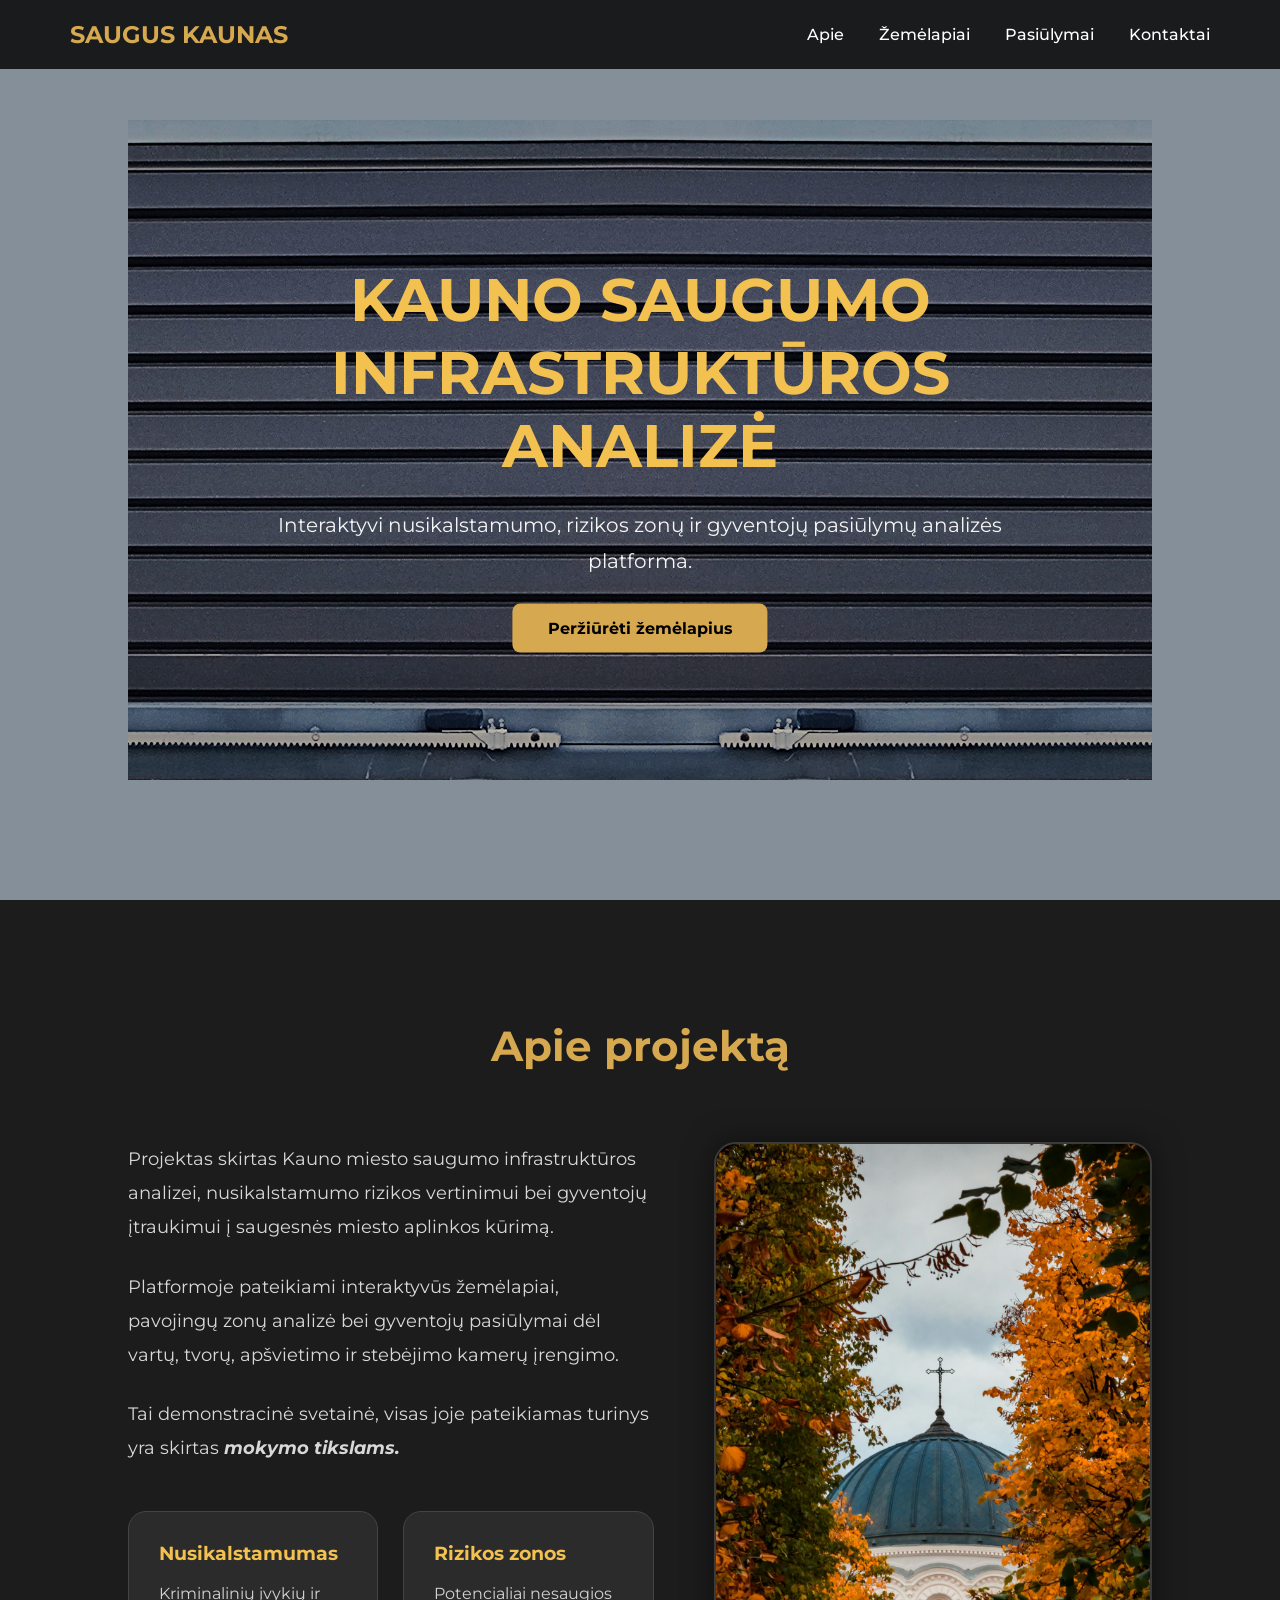
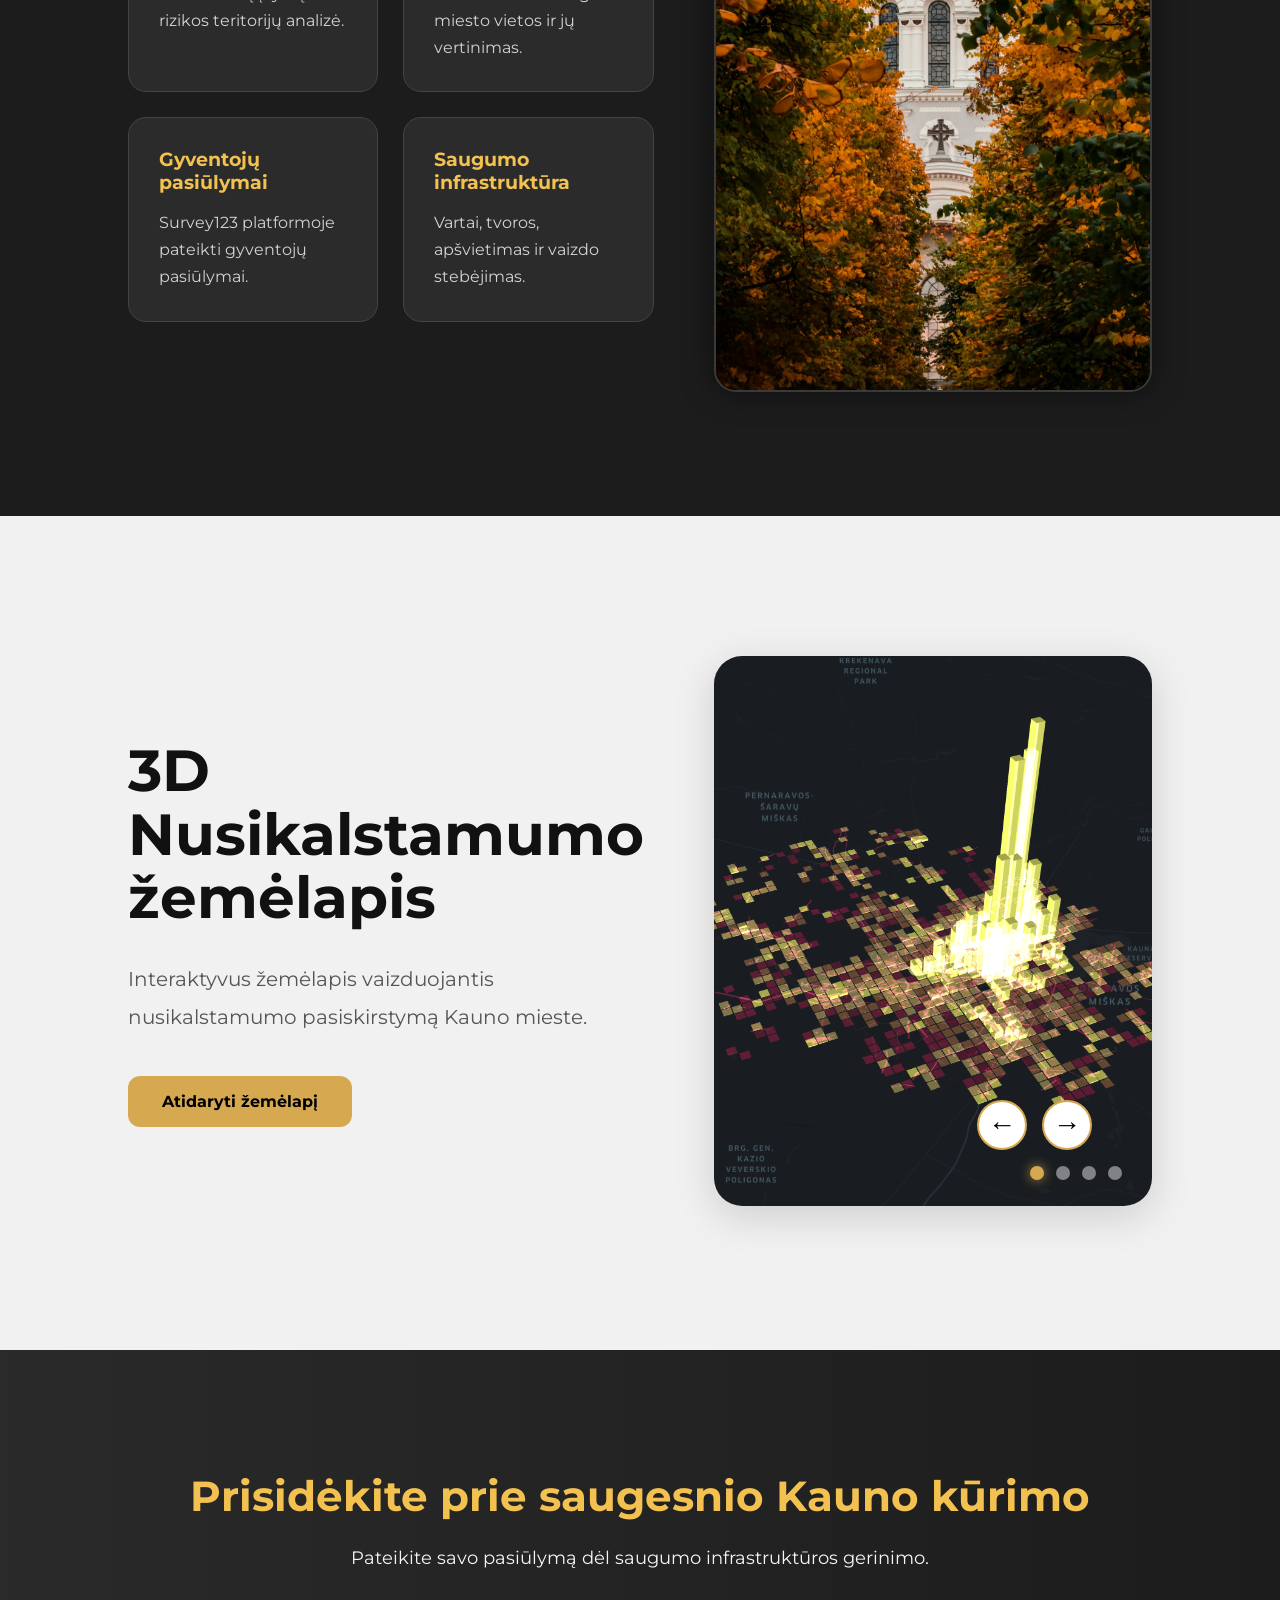
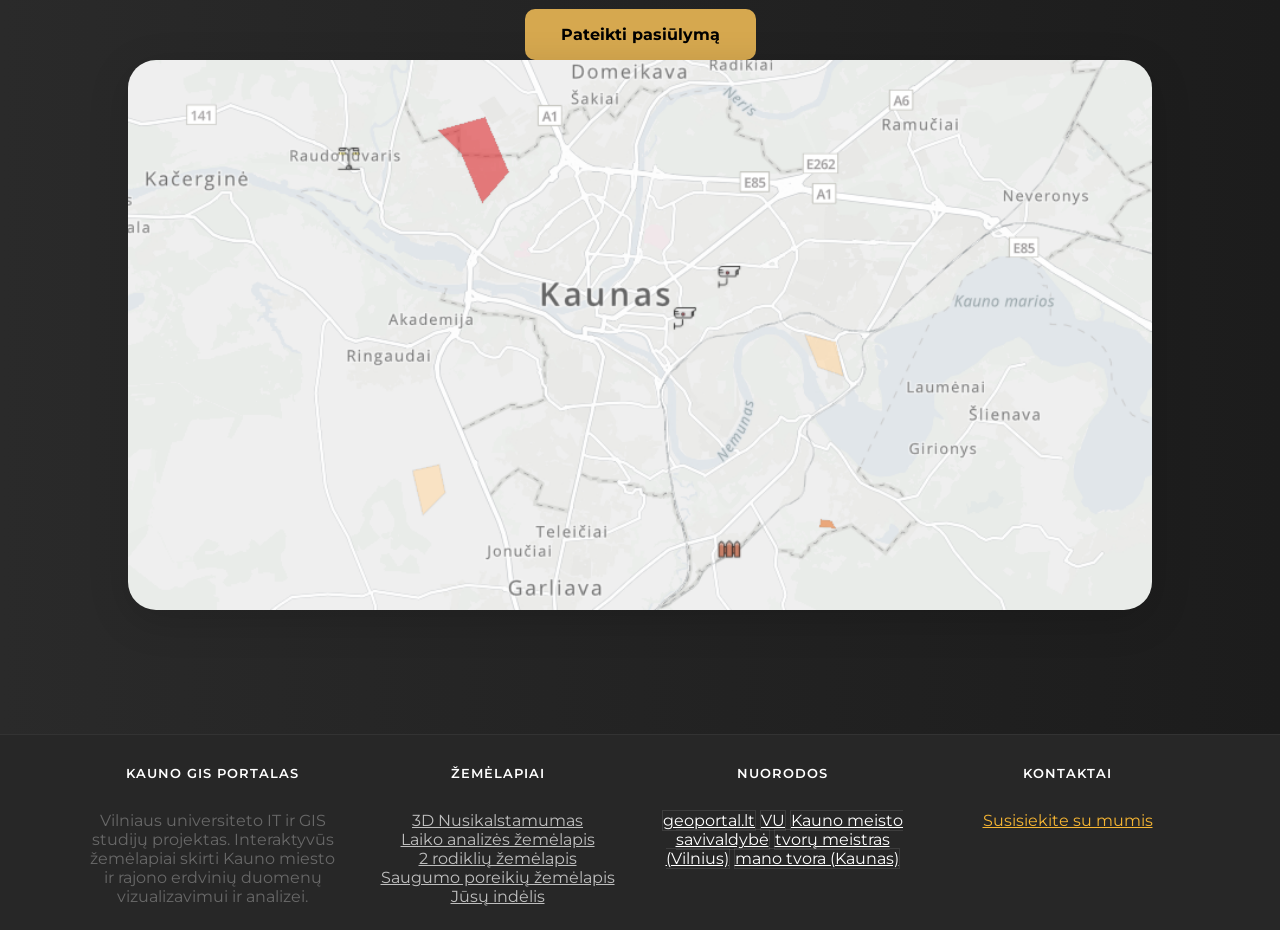
==== index.html @ 6645b90c "atnaujinimai" ====
<!-- index.html -->
<!DOCTYPE html>
<html lang="lt">
<head>
  <meta charset="UTF-8" />
  <meta name="viewport" content="width=device-width, initial-scale=1.0"/>
  <title>Saugus Kaunas</title>
  <link rel="icon" type="image/x-icon" href="img/logo.png">
  <link rel="stylesheet" href="style.css"/>
 
    <link rel="preconnect" href="https://fonts.googleapis.com">
  <link href="https://fonts.googleapis.com/css2?family=Montserrat:wght@300;400;500;700&display=swap" rel="stylesheet">

  <link rel="stylesheet" href="css/ionicons.min.css">
		<link rel="stylesheet" href="css/style.css">

</head>

<body>

  <!-- HEADER -->

  <header class="header">
    <div class="logo">
      SAUGUS KAUNAS
    </div>

    <nav>
      <ul class="nav-links">
        <li><a href="#about">Apie</a></li>
        <li><a href="#maps">Žemėlapiai</a></li>
        <li><a href="#community">Pasiūlymai</a></li>
        <li><a href="#contacts">Kontaktai</a></li>
      </ul>
    </nav>
  </header>

  <!-- HERO SECTION -->

  <section class="hero">

    <div class="gate-container">

      <div class="gate left-gate"><img src="img/vartai.jpg"></div>
      <div class="gate right-gate"><img src="img/vartai.jpg"></div>

      <div class="hero-overlay"></div>

      <div class="hero-content">
        <h1>KAUNO SAUGUMO INFRASTRUKTŪROS ANALIZĖ</h1>

        <p>
          Interaktyvi nusikalstamumo, rizikos zonų ir gyventojų
          pasiūlymų analizės platforma.
        </p>

        <a href="#maps" class="hero-btn">
          Peržiūrėti žemėlapius
        </a>
      </div>

    </div>

  </section>

  <!-- ABOUT + ANALYTICS -->

<section class="about-analytics" id="about">

  <div class="section-title">
    <h2>Apie projektą</h2>
  </div>

  <div class="about-analytics-wrapper">

    <!-- LEFT SIDE -->

    <div class="left-side">

      <div class="about-text">

        <p>
          Projektas skirtas Kauno miesto saugumo infrastruktūros analizei,
          nusikalstamumo rizikos vertinimui bei gyventojų įtraukimui
          į saugesnės miesto aplinkos kūrimą.
        </p>

        <p>
          Platformoje pateikiami interaktyvūs žemėlapiai,
          pavojingų zonų analizė bei gyventojų pasiūlymai
          dėl vartų, tvorų, apšvietimo ir stebėjimo kamerų įrengimo.
        </p>

        <p>
          Tai demonstracinė svetainė, visas joje pateikiamas turinys yra skirtas
          <strong><i>mokymo tikslams.</i></strong>
        </p>

      </div>

      <!-- ANALYTIC CARDS -->

      <div class="cards">

        <div class="card">
          <h3>Nusikalstamumas</h3>
          <p>
            Kriminalinių įvykių ir rizikos teritorijų analizė.
          </p>
        </div>

        <div class="card">
          <h3>Rizikos zonos</h3>
          <p>
            Potencialiai nesaugios miesto vietos ir jų vertinimas.
          </p>
        </div>

        <div class="card">
          <h3>Gyventojų pasiūlymai</h3>
          <p>
            Survey123 platformoje pateikti gyventojų pasiūlymai.
          </p>
        </div>

        <div class="card">
          <h3>Saugumo infrastruktūra</h3>
          <p>
            Vartai, tvoros, apšvietimas ir vaizdo stebėjimas.
          </p>
        </div>

      </div>

    </div>

    <!-- RIGHT SIDE -->

    <div class="right-side">

      <img src="img/kaunas.jpg" alt="Kaunas">

    </div>

  </div>

</section>

  <!-- MAP SLIDER SECTION -->

<section class="maps-showcase" id="maps">

  <div class="maps-container">

    <!-- LEFT -->

    <div class="maps-info">

      <h2 id="mapTitle">
        3D Nusikalstamumo žemėlapis
      </h2>

      <p id="mapDescription">
        Interaktyvus žemėlapis vaizduojantis nusikalstamumo
        pasiskirstymą Kauno mieste.
      </p>

      <a id="mapButton" href="pages/map1.html">
        Atidaryti žemėlapį
      </a>

    </div>

    <!-- RIGHT -->

    <div class="maps-preview">

      <img
        id="mapImage"
        src="img/map_1.png"
        alt="Map Preview"
      >

      <div class="slider-controls">

  <!-- DOTS -->

  <div class="slider-dots">

    <span class="dot active" onclick="goToMap(0)"></span>
    <span class="dot" onclick="goToMap(1)"></span>
    <span class="dot" onclick="goToMap(2)"></span>
    <span class="dot" onclick="goToMap(3)"></span>

  </div>

  <!-- ARROWS -->

  <div class="slider-buttons">

    <button onclick="prevMap()">←</button>
    <button onclick="nextMap()">→</button>

  </div>

    </div>

    </div>

  </div>

</section>

  <!-- COMMUNITY -->

  <section class="community" id="community">

    <div class="community-box">

      <h2>Prisidėkite prie saugesnio Kauno kūrimo</h2>

      <p>
        Pateikite savo pasiūlymą dėl saugumo infrastruktūros gerinimo.
      </p>

      <a id="mapButton" href="pages/map5.html">
        Pateikti pasiūlymą
      </a>

        <div class="maps-preview">

        <img
            id="mapImage"
            src="img/map_5.png"
            alt="Map Preview">
        </div>
    </div>


  </section>

  <!-- FOOTER -->

  		<footer class="footer-04" id="contacts">
			<div class="container">
				<div class="row">
					<div class="col-md-6 col-lg-3 mb-md-0 mb-4">
						<h2 class="footer-heading">Kauno GIS portalas</h2>
						<p>Vilniaus universiteto IT ir GIS studijų projektas. 
              Interaktyvūs žemėlapiai skirti Kauno miesto ir rajono erdvinių duomenų vizualizavimui ir analizei.</p>
					</div>
					<div class="col-md-6 col-lg-3 mb-md-0 mb-4">
						<h2 class="footer-heading">Žemėlapiai</h2>
						<ul class="list-unstyled">
              <li><a href="pages/map1.html" class="py-1 d-block">3D Nusikalstamumas</a></li>
              <li><a href="pages/map2.html" class="py-1 d-block">Laiko analizės žemėlapis</a></li>
              <li><a href="pages/map3.html" class="py-1 d-block">2 rodiklių žemėlapis</a></li>
              <li><a href="pages/map4.html" class="py-1 d-block">Saugumo poreikių žemėlapis</a></li>
              <li><a href="pages/map5.html" class="py-1 d-block">Jūsų indėlis</a></li>
            </ul>
					</div>
					<div class="col-md-6 col-lg-3 mb-md-0 mb-4">
						<h2 class="footer-heading">Nuorodos</h2>
						<div class="tagcloud">
	            <a href="http://geoportal.lt" class="tag-cloud-link">geoportal.lt</a>
	            <a href="https://www.vu.lt" class="tag-cloud-link">VU</a>
	            <a href="https://www.kaunas.lt/" class="tag-cloud-link">Kauno meisto savivaldybė</a>
	            <a href="https://www.tvorumeistras.lt/" class="tag-cloud-link">tvorų meistras (Vilnius)</a>
	            <a href="https://www.manotvora.lt/" class="tag-cloud-link">mano tvora (Kaunas)</a>
	          </div>
					</div>
					<div class="col-md-6 col-lg-3 mb-md-0 mb-4">
						<h2 class="footer-heading">Kontaktai</h2>
						<form action="#" class="subscribe-form">
              <div class="form-group d-flex">
                <a id="mapButton" href="pages/contacts.html">
                  Susisiekite su mumis
                </a>
              </div>
            </form>
					</div>
				</div>
			</div>

		</footer>

		

    <script src="js/jquery.min.js"></script>
    <script src="js/popper.js"></script>
    <script src="js/bootstrap.min.js"></script>
    <script src="js/main.js"></script>

  <script src="script.js"></script>

</body>
</html>
---- style.css ----
/* css/style.css */

*{
  margin:0;
  padding:0;
  box-sizing:border-box;
}

html{
  scroll-behavior:smooth;
}

body{
  font-family:'Montserrat', sans-serif;
  background:#848F99;
  color:#f5f5f5;
  overflow-x:hidden;
}

/* HEADER */

.header{
  position:fixed;
  width:100%;
  top:0;
  left:0;
  z-index:999;
  background:rgba(15,15,15,0.9);
  backdrop-filter:blur(8px);

  display:flex;
  justify-content:space-between;
  align-items:center;

  padding:20px 70px;
}

.logo{
  font-size:24px;
  font-weight:700;
  color:#d6a84f;
}

.nav-links{
  display:flex;
  list-style:none;
  gap:35px;
}

.nav-links a{
  color:white;
  text-decoration:none;
  transition:0.3s;
  font-weight:500;
}

.nav-links a:hover{
  color:#d6a84f;
}

/* HERO */

.hero{
  height:100vh;
  position:relative;
  overflow:hidden;
}

.gate-container{
  width:100%;
  height:100%;
  position:relative;

  background-image:url("img/stay_safe.jpg");
  background-size:cover;
  background-position:center;
}

.hero-overlay{
  position:absolute;
  inset:0;
  background:rgba(0,0,0,0.6);
}

.gate{
  position:absolute;
  top:0;
  width:50%;
  height:100%;

  /* background:linear-gradient(
    to bottom,
    #4a4a4a,
    #2f2f2f,
    #1d1d1d
  ); */

  z-index:5;

  transition:transform 1.5s ease;
}

.left-gate{
  left:0;
  /* border-right:1px solid #c28b2c; */
  img{
    width:100%;
    height:100%;
    object-fit:cover;
  }
}

.right-gate{
  right:0;
  /* border-left:1px solid #c28b2c; */
    img{
    width:100%;
    height:100%;
    object-fit:cover;
    transform: scaleX(-1);
  }
}

.hero-content{
  position:absolute;
  z-index:10;

  top:50%;
  left:50%;

  transform:translate(-50%, -50%);
  text-align:center;

  width:80%;
}

.hero-content h1{
  font-size:60px;
  margin-bottom:25px;
  color:#f2c14f;
}

.hero-content p{
  font-size:20px;
  line-height:1.8;
  margin-bottom:40px;
}

.hero-btn{
  padding:15px 35px;
  background:#d6a84f;
  color:black;
  text-decoration:none;
  border-radius:8px;
  font-weight:700;
  transition:0.3s;
}

.hero-btn:hover{
  background:#ffbf47;
  transform:scale(1.05);
}

/* SECTIONS */

section{
  padding:120px 10%;
}

.section-title{
  text-align:center;
  margin-bottom:70px;
}

.section-title h2{
  font-size:42px;
  color:#d6a84f;
}

/* ABOUT + ANALYTICS */

.about-analytics{
  background:#1c1c1c;
}

.about-analytics-wrapper{
  display:flex;
  gap:60px;
  align-items:flex-start;
  flex-wrap:wrap;
}

.left-side{
  flex:1.2;
}

.right-side{
  flex:1;
  position:sticky;
  top:120px;
}

.right-side img{
  width:100%;
  height:850px;
  object-fit:cover;

  border-radius:22px;

  border:2px solid #3a3a3a;

  box-shadow:0 0 30px rgba(0,0,0,0.5);
}

.about-text{
  margin-bottom:45px;
}

.about-text p{
  margin-bottom:25px;
  line-height:1.9;
  font-size:18px;
  color:#d8d8d8;
}

/* CARDS */

.cards{
  display:grid;
  grid-template-columns:repeat(2,1fr);
  gap:25px;
}

.card{
  background:#2b2b2b;
  padding:30px;

  border-radius:18px;

  border:1px solid #444;

  transition:0.4s;
}

.card:hover{
  transform:translateY(-6px);
  border-color:#d6a84f;

  box-shadow:0 0 18px rgba(214,168,79,0.25);
}

.card h3{
  margin-bottom:15px;
  color:#f2c14f;
}

.card p{
  line-height:1.7;
  color:#d3d3d3;
}
/* MAP SHOWCASE */

.maps-showcase{
  background:#f1f1f1;
  color:#111;

  padding:140px 10%;
}

.maps-container{
  display:flex;
  align-items:center;
  gap:70px;

  flex-wrap:wrap;
}

.maps-info{
  flex:1;
}

.maps-info h2{
  font-size:58px;
  margin-bottom:30px;
  line-height:1.1;
}

.maps-info p{
  font-size:20px;
  line-height:1.9;

  color:#555;

  margin-bottom:40px;
}

.maps-info a{
  display:inline-block;

  padding:16px 34px;

  background:#d6a84f;
  color:black;

  text-decoration:none;
  border-radius:12px;

  font-weight:700;

  transition:0.3s;
}

.maps-info a:hover{
  transform:translateY(-3px);
}

/* RIGHT */

.maps-preview{
  flex:1;

  position:relative;
}

.maps-preview img{
  width:100%;
  height:550px;

  object-fit:cover;

  border-radius:28px;

  box-shadow:0 10px 40px rgba(0,0,0,0.15);
}

/* ARROWS */

.slider-buttons{
  position:absolute;

  right:30px;
  bottom:30px;

  display:flex;
  gap:15px;
}

.slider-buttons button{
  width: 50px;
  height: 50px;;

  border-radius:50%;

  border:2px solid #d6a84f;

  background:white;

  font-size:28px;

  cursor:pointer;

  transition:0.3s;
}

.slider-buttons button:hover{
  background:#d6a84f;
  color:white;
}

/* CONTROLS */

.slider-controls{
  position:absolute;

  right:30px;
  bottom:30px;

  display:flex;
  flex-direction:column;
  align-items:flex-end;

  gap:20px;
}

/* DOTS */

.slider-dots{
  display:flex;
  gap:12px;
}

.dot{
  width:14px;
  height:14px;

  border-radius:50%;

  background:rgba(255,255,255,0.45);

  cursor:pointer;

  transition:0.3s;
}

.dot:hover{
  transform:scale(1.2);
}

.dot.active{
  background:#d6a84f;

  box-shadow:
  0 0 12px rgba(214,168,79,0.8);
}

/* MOBILE */

@media(max-width:1000px){

  .maps-container{
    flex-direction:column;
  }

  .maps-info h2{
    font-size:40px;
  }

  .maps-preview img{
    height:380px;
  }

}
/* MOBILE */

@media(max-width:1000px){

  .about-analytics-wrapper{
    flex-direction:column;
  }

  .right-side{
    position:relative;
    top:0;
  }

  .right-side img{
    height:450px;
  }

  .cards{
    grid-template-columns:1fr;
  }

}

/* COMMUNITY */

.community{
  background:linear-gradient(
    to right,
    #2a2a2a,
    #1c1c1c
  );
}

.community-box{
  text-align:center;
}

.community-box h2{
  font-size:42px;
  margin-bottom:25px;
  color:#f2c14f;
}

.community-box p{
  margin-bottom:40px;
  font-size:18px;
}

.community-box a{
  display:inline-block;
  padding:16px 36px;

  background:#d6a84f;
  color:black;

  text-decoration:none;
  border-radius:10px;

  font-weight:700;
}

/* FOOTER */

footer{
  background:black;
  text-align:center;
  padding:30px;
  border-top:1px solid #333;
}

/* RESPONSIVE */

@media(max-width:900px){

  .header{
    padding:20px;
  }

  .nav-links{
    gap:15px;
  }

  .hero-content h1{
    font-size:34px;
  }

  .section-title h2{
    font-size:32px;
  }

  .map-block iframe{
    height:450px;
  }

}

/* MAP PAGE */

.map-page{
  background:black;
}

.full-map{
  width:100%;
  height:100vh;

  border:none;
}

.mono-frame{
    width: 90%;
    min-height: 700px;
    border: none;
    border-radius: 18px;
    box-shadow: 0 20px 60px rgba(0,0,0,0.28);
}

.back-button-container{
  position:fixed;

  top:25px;
  left:25px;

  z-index:999;
}

.back-btn{
  padding:14px 24px;

  background:#d6a84f;
  color:black;

  text-decoration:none;

  border-radius:10px;

  font-weight:700;
}

/* MAP PAGE */

.map-page-body{
  background:
  radial-gradient(circle at top, #1d2733 0%, #0c0f14 60%);

  font-family:'Montserrat', sans-serif;
  color:white;

  min-height:100vh;
}

/* HEADER */

.map-header{
  width:100%;

  display:flex;
  justify-content:space-between;
  align-items:center;

  padding:30px 70px;

  background:rgba(0,0,0,0.6);

  backdrop-filter:blur(10px);

  border-bottom:1px solid rgba(255,255,255,0.08);
}

.map-logo{
  font-size:40px;
  font-weight:700;

  color:#d6a84f;
}

.map-nav{
  display:flex;
  list-style:none;
  gap:50px;
}

.map-nav a{
  color:white;
  text-decoration:none;
  font-size:20px;

  transition:0.3s;
}

.map-nav a:hover{
  color:#d6a84f;
}

/* LAYOUT */

.map-layout{
  display:flex;

  gap:70px;

  padding:
  80px
  70px
  60px;

  align-items:flex-start;
}

/* LEFT SIDE */

.map-info-side{
  width:35%;
}

.map-info-mono{
    background:#1c1c1c;
    padding:30px;
    width:100%;

    
    border-radius:18px;
    
    border:1px solid #444;
    
    box-shadow:0 0 30px rgba(0,0,0,0.5);
}

.back-button{
  display:inline-block;

  margin-bottom:60px;

  padding:18px 32px;

  background:#d6a84f;
  color:black;

  text-decoration:none;

  border-radius:14px;

  font-weight:700;

  transition:0.3s;
}

.back-button:hover{
  transform:translateY(-3px);
}

.map-info-side h1{
  font-size:40px;

  line-height:1.1;

  margin-bottom:30px;
}

.gold-line{
  width:80px;
  height:4px;

  background:#d6a84f;

  margin-bottom:40px;
}

.map-info-side p{
  font-size:20px;

  line-height:1.9;

  color:#d8d8d8;

  margin-bottom:28px;
}

/* MAP */

.map-frame-side{
  width:55%;
}

.map-frame-mono{
    background:#1c1c1c;
    padding:30px;
    width:100%;

    
    border-radius:18px;
    
    border:1px solid #444;
    
    box-shadow:0 0 30px rgba(0,0,0,0.5);
}

.custom-map-frame{
  width:100%;
  height:760px;

  border:none;

  border-radius:24px;

  box-shadow:
  0 15px 50px rgba(0,0,0,0.45);

  background:black;
}

/* FOOTER */

.map-footer{
  text-align:center;

  padding:40px;

  color:#bcbcbc;

  border-top:
  1px solid rgba(255,255,255,0.08);

  margin-top:30px;
}

/* MOBILE */

@media(max-width:1200px){

  .map-layout{
    flex-direction:column;
  }

  .map-info-side,
  .map-frame-side{
    width:100%;
  }

  .map-info-side h1{
    font-size:48px;
  }

  .custom-map-frame{
    height:500px;
  }

}

@media(max-width:768px){

  .map-header{
    flex-direction:column;
    gap:25px;

    padding:25px;
  }

  .map-nav{
    gap:20px;
    flex-wrap:wrap;
    justify-content:center;
  }

  .map-layout{
    padding:40px 25px;
  }

  .map-info-side h1{
    font-size:32px;
  }

  .map-info-side p{
    font-size:16px;
  }

}
/* 
BOOTSTRAP */

.container {
  width: 100%;
  padding-right: 15px;
  padding-left: 15px;
  margin-right: auto;
  margin-left: auto; }
  @media (min-width: 576px) {
    .container {
      max-width: 540px; } }
  @media (min-width: 768px) {
    .container {
      max-width: 720px; } }
  @media (min-width: 992px) {
    .container {
      max-width: 960px; } }
  @media (min-width: 1200px) {
    .container {
      max-width: 1140px; } }

      .row {
  display: -webkit-box;
  display: -ms-flexbox;
  display: flex;
  -ms-flex-wrap: wrap;
  flex-wrap: wrap;
  margin-right: -15px;
  margin-left: -15px; }

  .col-1, .col-2, .col-3, .col-4, .col-5, .col-6, .col-7, .col-8, .col-9, .col-10, .col-11, .col-12, .col,
.col-auto, .col-sm-1, .col-sm-2, .col-sm-3, .col-sm-4, .col-sm-5, .col-sm-6, .col-sm-7, .col-sm-8, .col-sm-9, .col-sm-10, .col-sm-11, .col-sm-12, .col-sm,
.col-sm-auto, .col-md-1, .col-md-2, .col-md-3, .col-md-4, .col-md-5, .col-md-6, .col-md-7, .col-md-8, .col-md-9, .col-md-10, .col-md-11, .col-md-12, .col-md,
.col-md-auto, .col-lg-1, .col-lg-2, .col-lg-3, .col-lg-4, .col-lg-5, .col-lg-6, .col-lg-7, .col-lg-8, .col-lg-9, .col-lg-10, .col-lg-11, .col-lg-12, .col-lg,
.col-lg-auto, .col-xl-1, .col-xl-2, .col-xl-3, .col-xl-4, .col-xl-5, .col-xl-6, .col-xl-7, .col-xl-8, .col-xl-9, .col-xl-10, .col-xl-11, .col-xl-12, .col-xl,
.col-xl-auto {
  position: relative;
  width: 100%;
  padding-right: 15px;
  padding-left: 15px; }

  .col {
  -ms-flex-preferred-size: 0;
  flex-basis: 0;
  -webkit-box-flex: 1;
  -ms-flex-positive: 1;
  flex-grow: 1;
  max-width: 100%; }

  @media (min-width: 992px) {
.col-6 {
  -webkit-box-flex: 0;
  -ms-flex: 0 0 50%;
  flex: 0 0 50%;
  max-width: 50%; }

   .col-lg-3 {
    -webkit-box-flex: 0;
    -ms-flex: 0 0 25%;
    flex: 0 0 25%;
    max-width: 25%; }

   }
   .mb-4,
.my-4 {
  margin-bottom: 1.5rem !important; }

  .footer-04 {
  background: #272727;
  padding-bottom: 0; }
  .footer-04 .border-top {
    border-color: #1a1a1a !important;
    background: #1a1a1a; }
  .footer-04 .footer-heading {
    font-size: 13px;
    color: #fff;
    margin-bottom: 30px;
    text-transform: uppercase;
    font-weight: 600;
    letter-spacing: 1px; }
    .footer-04 .footer-heading .logo {
      letter-spacing: none;
      font-size: 16px;
      color: #fff;
      text-transform: capitalize; }
  .footer-04 p {
    color: rgba(255, 255, 255, 0.3); }
  .footer-04 a {
    color: #f7b633; }
  .footer-04 .ftco-footer-social li a {
    color: #fff; }
  .footer-04 .tagcloud a {
    border: 1px solid rgba(255, 255, 255, 0.1);
    color: #fff; }
  .footer-04 .list-unstyled li a {
    color: rgba(255, 255, 255, 0.7); }
  .footer-04 .list-unstyled a {
    color: rgba(255, 255, 255, 0.7); }
  .footer-04 .ftco-footer-social li a {
    border-radius: 4px;
    border: 1px solid rgba(255, 255, 255, 0.1); }
  .footer-04 .subscribe-form .form-group {
    position: relative;
    margin-bottom: 0;
    border-radius: 0; }
    .footer-04 .subscribe-form .form-group input {
      background: rgba(255, 255, 255, 0.05) !important;
      border: none !important;
      outline: none !important;
      color: rgba(255, 255, 255, 0.3) !important;
      font-size: 16px;
      border-radius: 0; }
      .footer-04 .subscribe-form .form-group input::-webkit-input-placeholder {
        /* Chrome/Opera/Safari */
        color: rgba(255, 255, 255, 0.3) !important; }
      .footer-04 .subscribe-form .form-group input::-moz-placeholder {
        /* Firefox 19+ */
        color: rgba(255, 255, 255, 0.3) !important; }
      .footer-04 .subscribe-form .form-group input:-ms-input-placeholder {
        /* IE 10+ */
        color: rgba(255, 255, 255, 0.3) !important; }
      .footer-04 .subscribe-form .form-group input:-moz-placeholder {
        /* Firefox 18- */
        color: rgba(255, 255, 255, 0.3) !important; }
      .footer-04 .subscribe-form .form-group input:focus {
        outline: none !important;
        -webkit-box-shadow: none;
        box-shadow: none; }
    .footer-04 .subscribe-form .form-group .submit {
      color: #fff !important;
      display: block;
      width: 52px;
      height: 52px;
      font-size: 16px;
      background: #f7b633 !important;
      border: none;
      border-radius: 0; }
      .footer-04 .subscribe-form .form-group .submit:hover, .footer-04 .subscribe-form .form-group .submit:focus {
        text-decoration: none !important;
        outline: none !important; }
  .footer-04 .copyright a {
    color: rgba(255, 255, 255, 0.5); }

    .list-unstyled {
  padding-left: 0;
  list-style: none; }
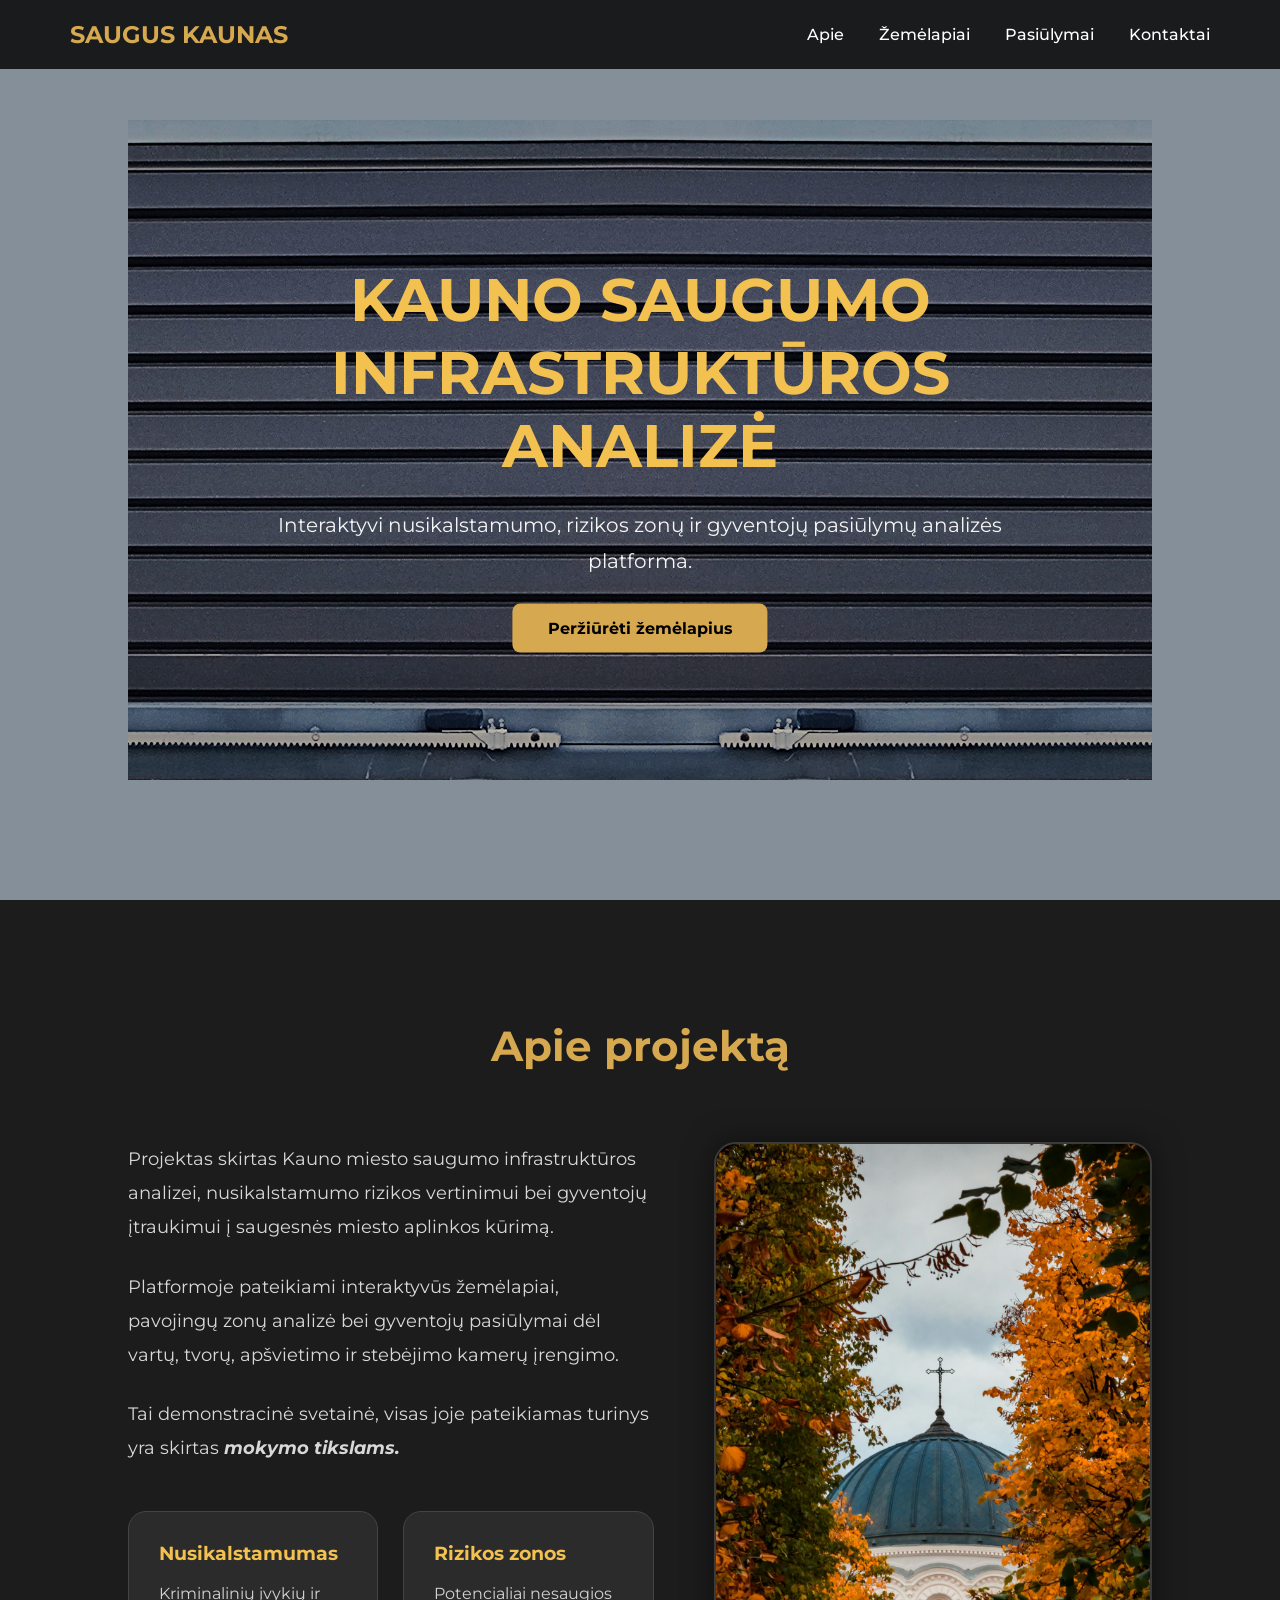
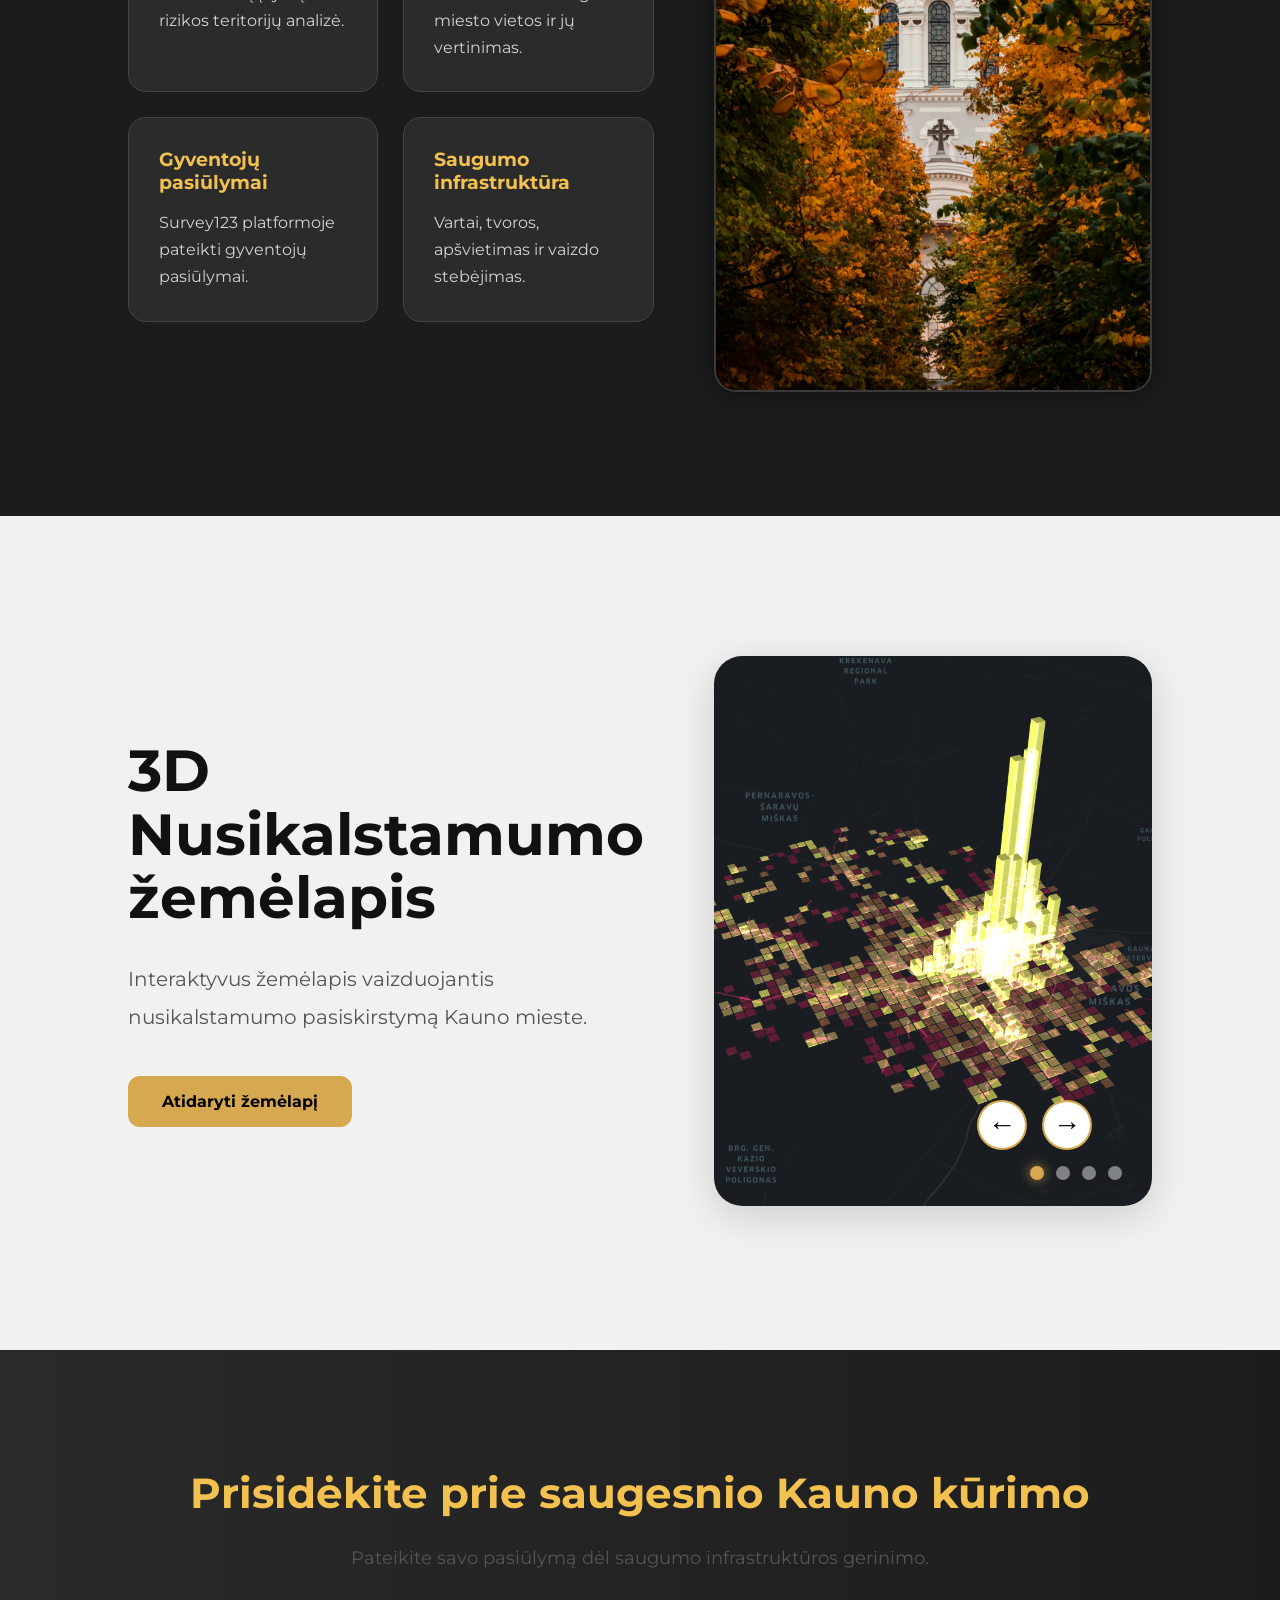
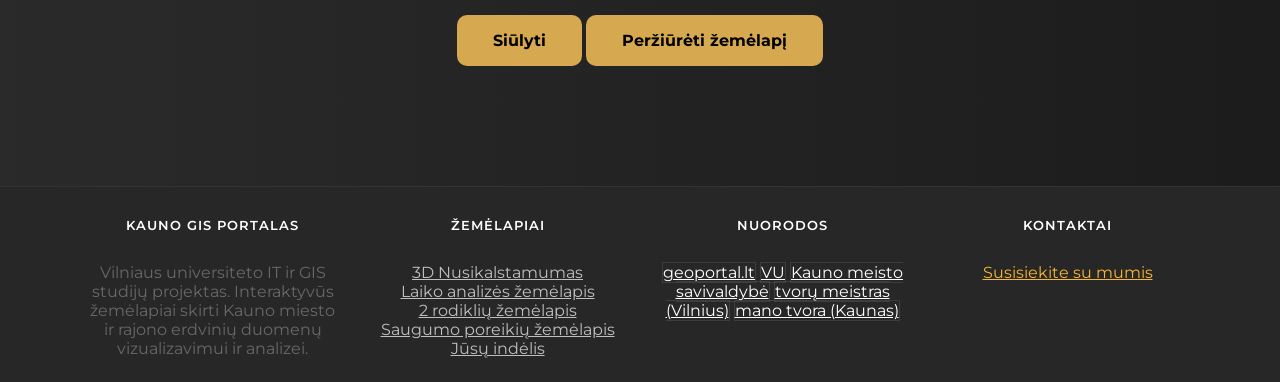
==== commit c7a6ced7: "pataisymai" ====
--- a/index.html
+++ b/index.html
@@ -11,8 +11,6 @@
     <link rel="preconnect" href="https://fonts.googleapis.com">
   <link href="https://fonts.googleapis.com/css2?family=Montserrat:wght@300;400;500;700&display=swap" rel="stylesheet">
 
-  <link rel="stylesheet" href="css/ionicons.min.css">
-		<link rel="stylesheet" href="css/style.css">
 
 </head>
 
@@ -216,6 +214,7 @@
   <section class="community" id="community">
 
     <div class="community-box">
+<div class="maps-info">
 
       <h2>Prisidėkite prie saugesnio Kauno kūrimo</h2>
 
@@ -224,16 +223,20 @@
       </p>
 
       <a id="mapButton" href="pages/map5.html">
-        Pateikti pasiūlymą
+        Siūlyti
       </a>
-
+           <a id="mapButton" href="https://azil26.github.io/3_praktinis/pranesimu_perziura.html">
+        Peržiūrėti žemėlapį
+      </a>
+<!-- 
         <div class="maps-preview">
 
         <img
             id="mapImage"
             src="img/map_5.png"
             alt="Map Preview">
-        </div>
+        </div> -->
+    </div>
     </div>
 
 
@@ -284,13 +287,6 @@
 
 		</footer>
 
-		
-
-    <script src="js/jquery.min.js"></script>
-    <script src="js/popper.js"></script>
-    <script src="js/bootstrap.min.js"></script>
-    <script src="js/main.js"></script>
-
   <script src="script.js"></script>
 
 </body>
--- a/style.css
+++ b/style.css
@@ -632,9 +632,10 @@
   gap:70px;
 
   padding:
-  80px
+  /* 80px
   70px
-  60px;
+  60px; */
+  70px 70px 70px;
 
   align-items:flex-start;
 }
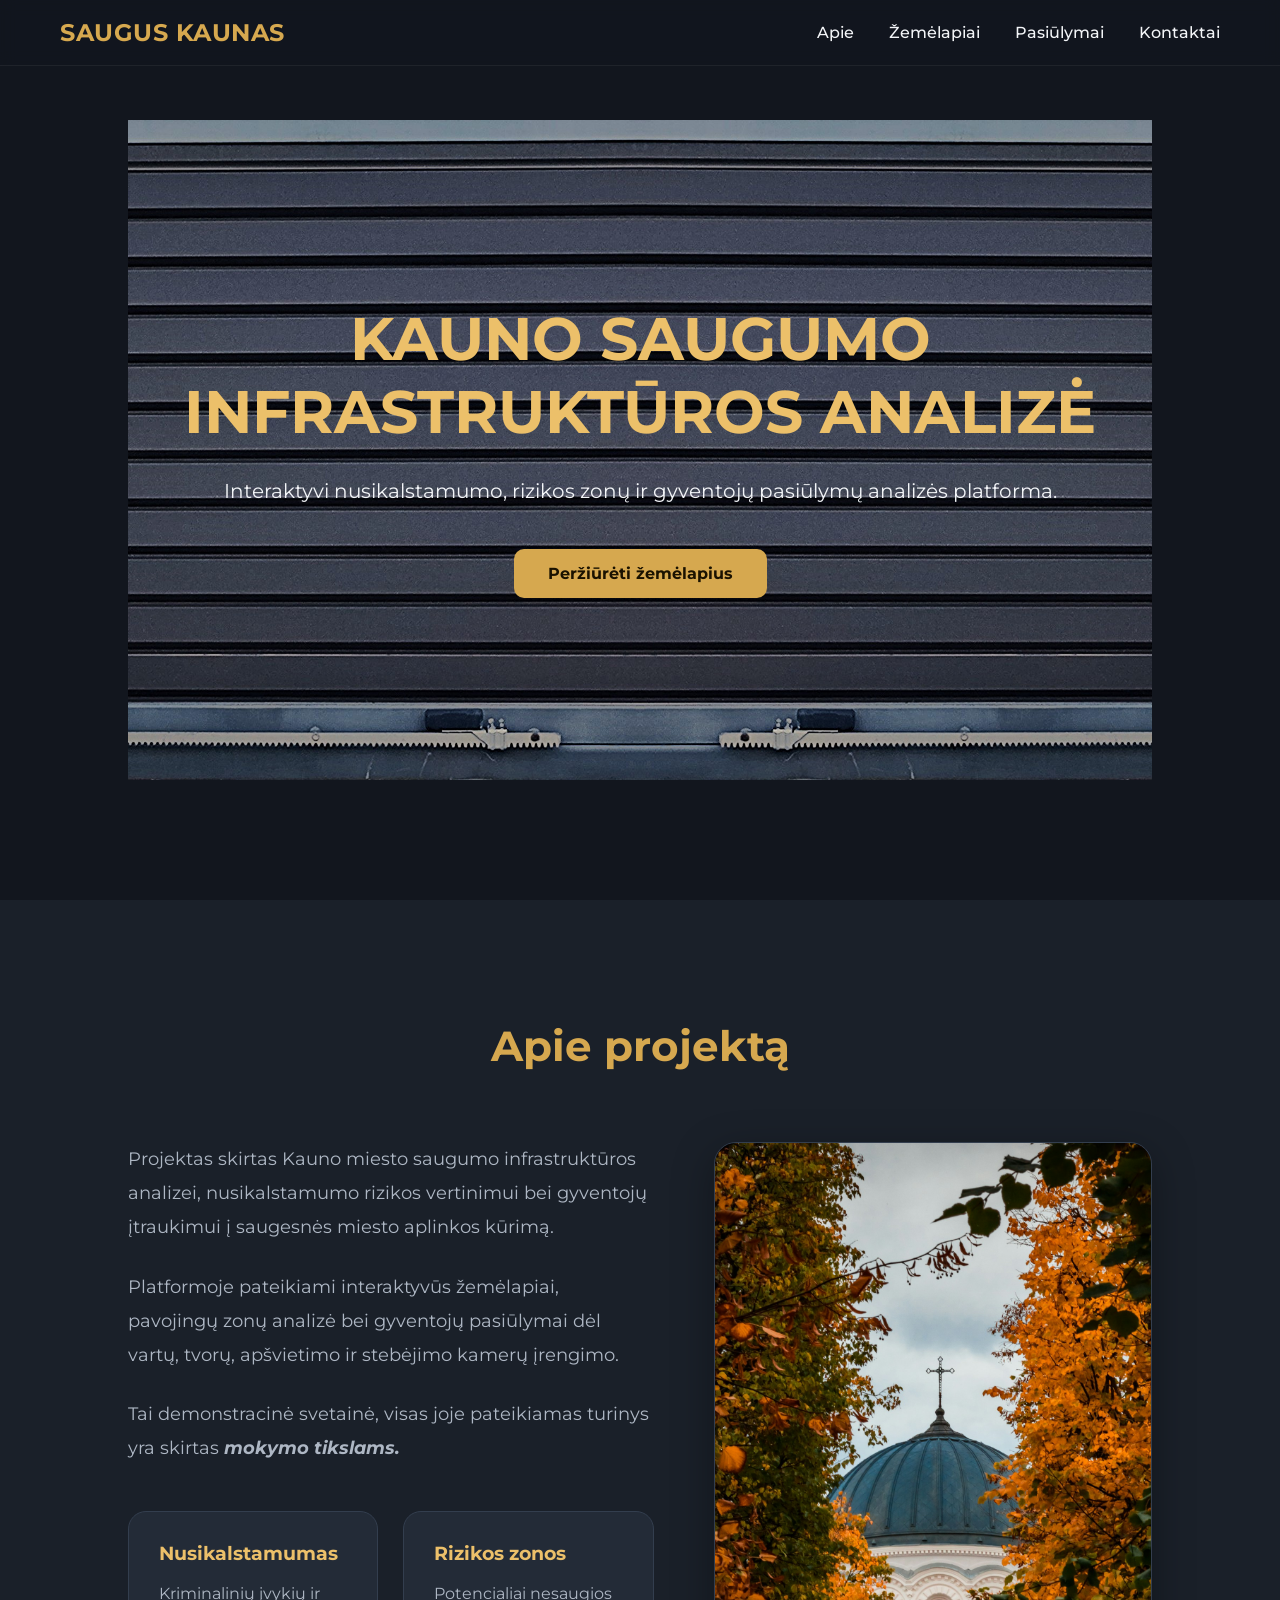
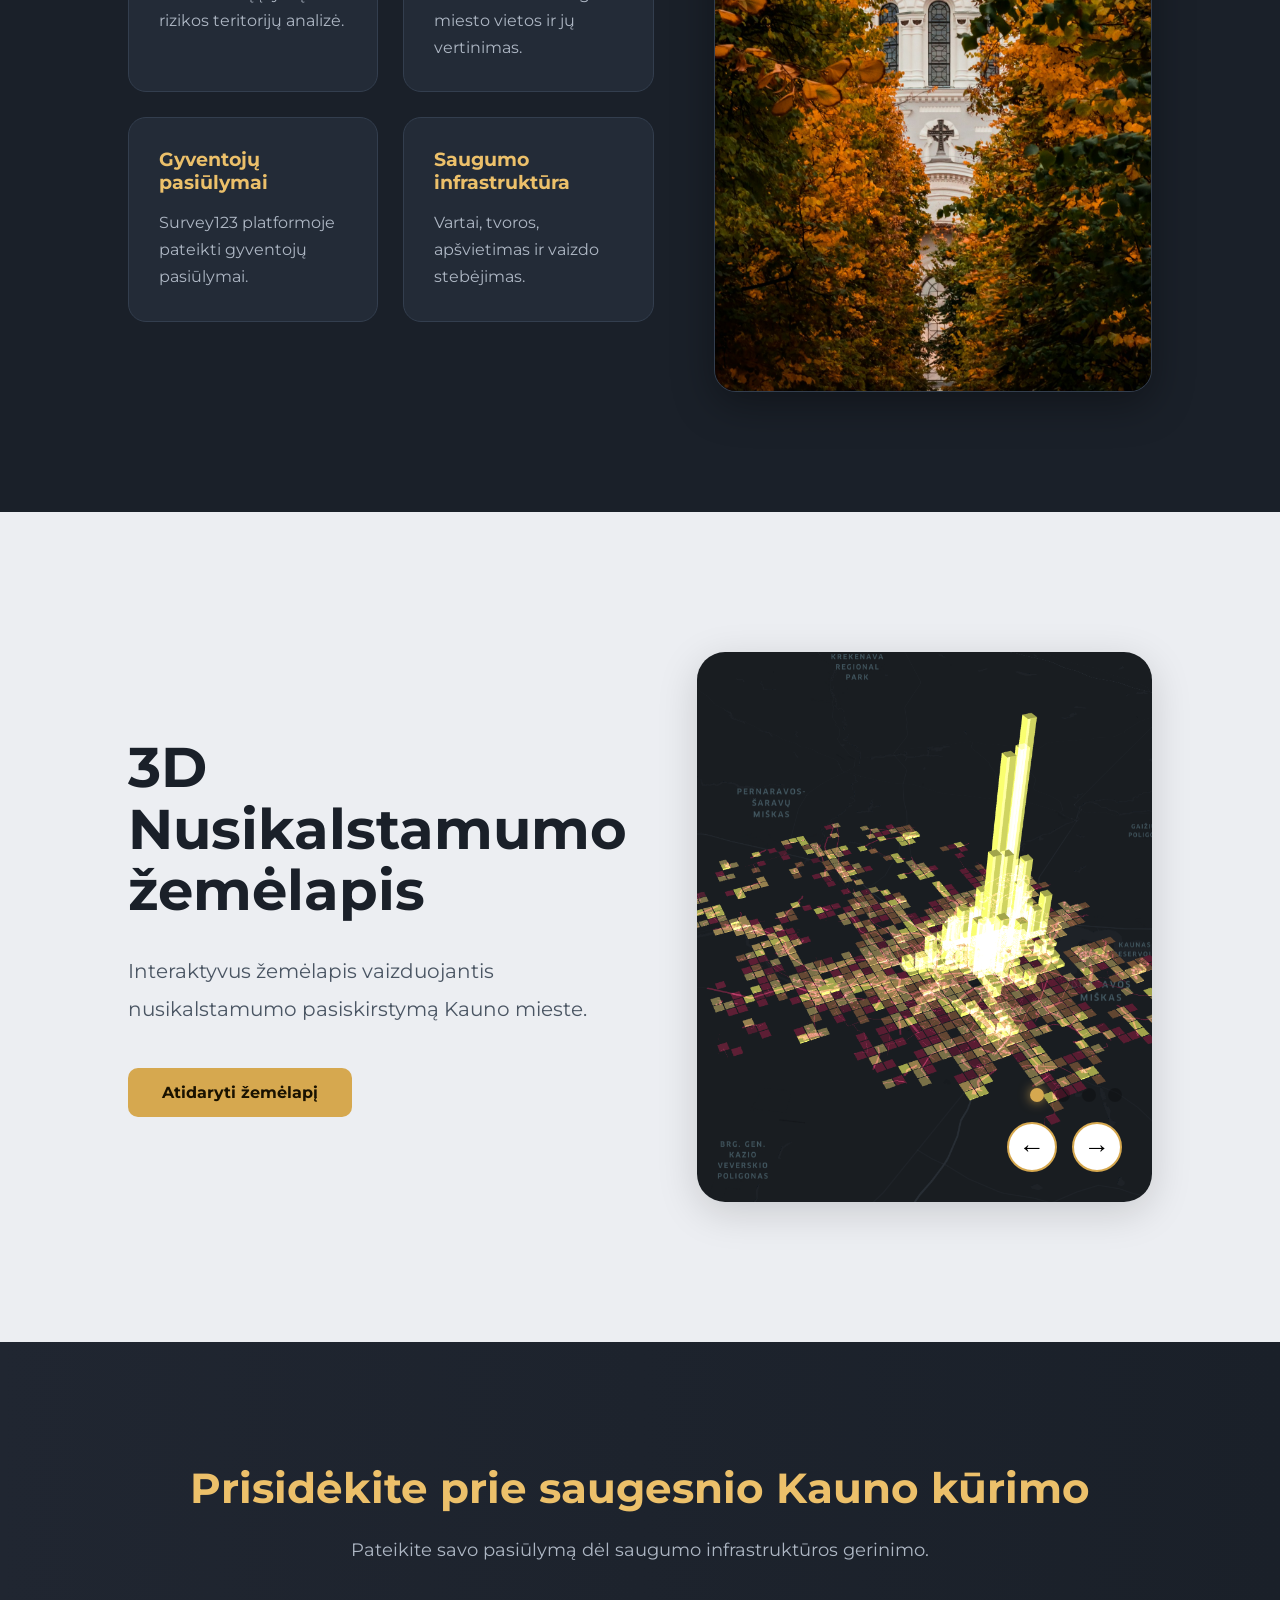
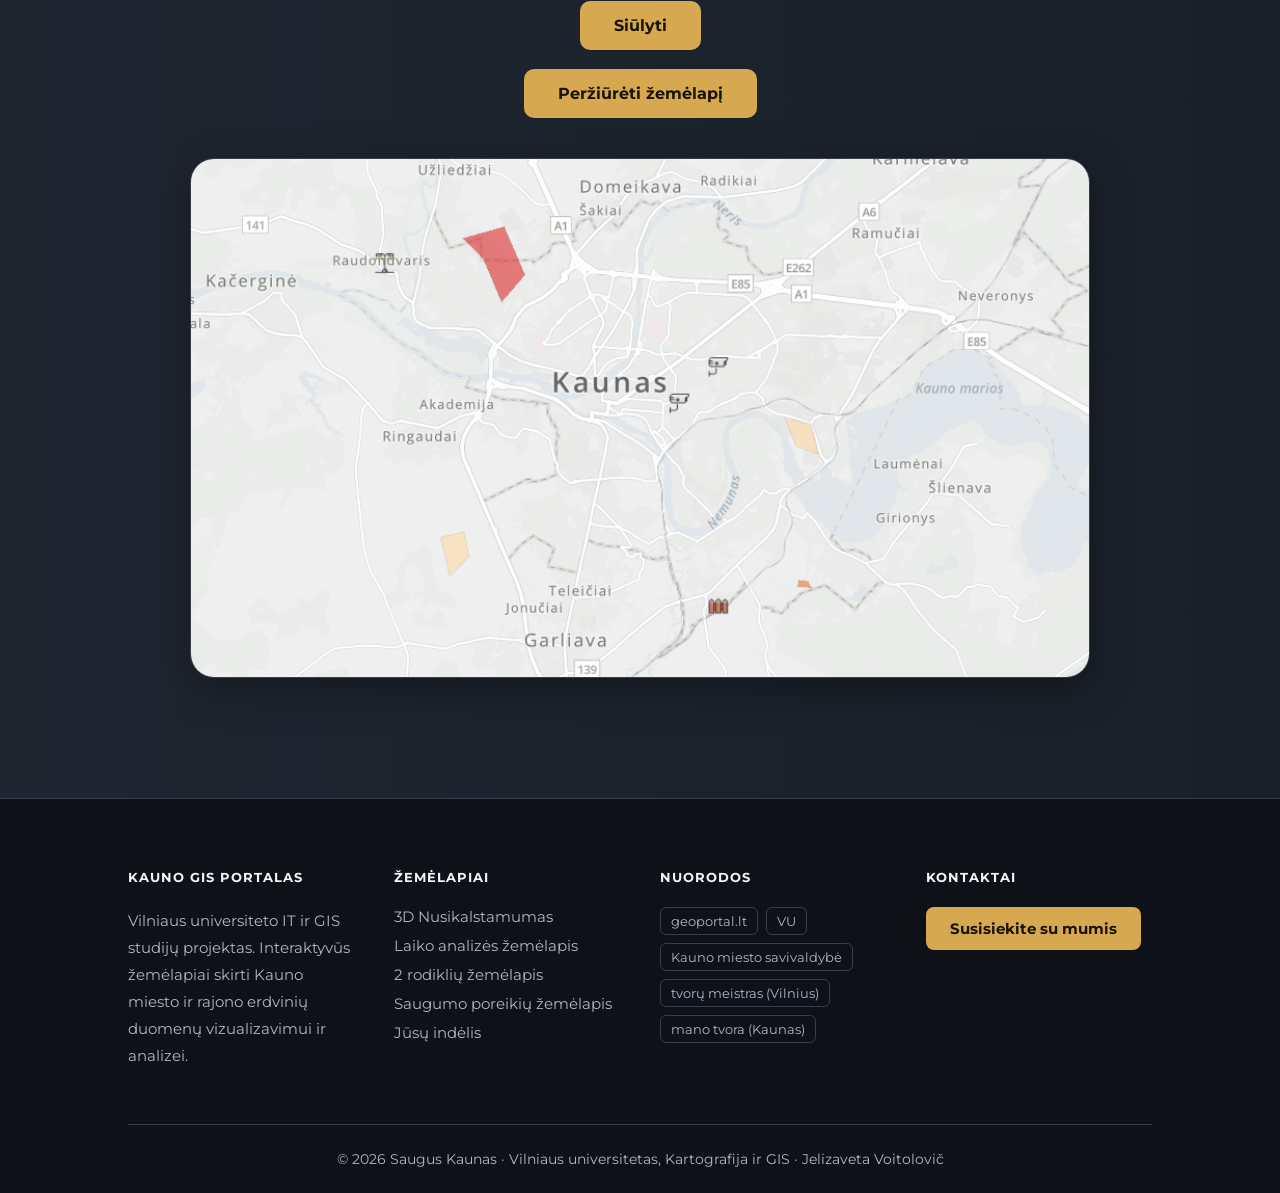
==== commit ae7cf5a7: "kosmetiniai pataisymai" ====
--- a/index.html
+++ b/index.html
@@ -1,4 +1,3 @@
-<!-- index.html -->
 <!DOCTYPE html>
 <html lang="lt">
 <head>
@@ -6,288 +5,135 @@
   <meta name="viewport" content="width=device-width, initial-scale=1.0"/>
   <title>Saugus Kaunas</title>
   <link rel="icon" type="image/x-icon" href="img/logo.png">
-  <link rel="stylesheet" href="style.css"/>
- 
-    <link rel="preconnect" href="https://fonts.googleapis.com">
+
+  <link rel="preconnect" href="https://fonts.googleapis.com">
   <link href="https://fonts.googleapis.com/css2?family=Montserrat:wght@300;400;500;700&display=swap" rel="stylesheet">
 
-
+  <link rel="stylesheet" href="style.css"/>
+  <script src="script.js" defer></script>
 </head>
 
-<body>
+<body data-base="">
 
-  <!-- HEADER -->
+  <!-- HEADER is injected by script.js -->
 
-  <header class="header">
-    <div class="logo">
-      SAUGUS KAUNAS
-    </div>
-
-    <nav>
-      <ul class="nav-links">
-        <li><a href="#about">Apie</a></li>
-        <li><a href="#maps">Žemėlapiai</a></li>
-        <li><a href="#community">Pasiūlymai</a></li>
-        <li><a href="#contacts">Kontaktai</a></li>
-      </ul>
-    </nav>
-  </header>
-
-  <!-- HERO SECTION -->
-
+  <!-- HERO -->
   <section class="hero">
-
     <div class="gate-container">
-
-      <div class="gate left-gate"><img src="img/vartai.jpg"></div>
-      <div class="gate right-gate"><img src="img/vartai.jpg"></div>
+      <div class="gate left-gate"><img src="img/vartai.jpg" alt=""></div>
+      <div class="gate right-gate"><img src="img/vartai.jpg" alt=""></div>
 
       <div class="hero-overlay"></div>
 
       <div class="hero-content">
         <h1>KAUNO SAUGUMO INFRASTRUKTŪROS ANALIZĖ</h1>
-
         <p>
           Interaktyvi nusikalstamumo, rizikos zonų ir gyventojų
           pasiūlymų analizės platforma.
         </p>
-
-        <a href="#maps" class="hero-btn">
-          Peržiūrėti žemėlapius
-        </a>
+        <a href="#maps" class="hero-btn">Peržiūrėti žemėlapius</a>
       </div>
-
     </div>
-
   </section>
 
   <!-- ABOUT + ANALYTICS -->
+  <section class="about-analytics" id="about">
+    <div class="section-title">
+      <h2>Apie projektą</h2>
+    </div>
 
-<section class="about-analytics" id="about">
-
-  <div class="section-title">
-    <h2>Apie projektą</h2>
-  </div>
-
-  <div class="about-analytics-wrapper">
-
-    <!-- LEFT SIDE -->
-
-    <div class="left-side">
-
-      <div class="about-text">
-
-        <p>
-          Projektas skirtas Kauno miesto saugumo infrastruktūros analizei,
-          nusikalstamumo rizikos vertinimui bei gyventojų įtraukimui
-          į saugesnės miesto aplinkos kūrimą.
-        </p>
-
-        <p>
-          Platformoje pateikiami interaktyvūs žemėlapiai,
-          pavojingų zonų analizė bei gyventojų pasiūlymai
-          dėl vartų, tvorų, apšvietimo ir stebėjimo kamerų įrengimo.
-        </p>
-
-        <p>
-          Tai demonstracinė svetainė, visas joje pateikiamas turinys yra skirtas
-          <strong><i>mokymo tikslams.</i></strong>
-        </p>
-
-      </div>
-
-      <!-- ANALYTIC CARDS -->
-
-      <div class="cards">
-
-        <div class="card">
-          <h3>Nusikalstamumas</h3>
+    <div class="about-analytics-wrapper">
+      <div class="left-side">
+        <div class="about-text">
           <p>
-            Kriminalinių įvykių ir rizikos teritorijų analizė.
+            Projektas skirtas Kauno miesto saugumo infrastruktūros analizei,
+            nusikalstamumo rizikos vertinimui bei gyventojų įtraukimui
+            į saugesnės miesto aplinkos kūrimą.
+          </p>
+          <p>
+            Platformoje pateikiami interaktyvūs žemėlapiai,
+            pavojingų zonų analizė bei gyventojų pasiūlymai
+            dėl vartų, tvorų, apšvietimo ir stebėjimo kamerų įrengimo.
+          </p>
+          <p>
+            Tai demonstracinė svetainė, visas joje pateikiamas turinys yra skirtas
+            <strong><i>mokymo tikslams.</i></strong>
           </p>
         </div>
 
-        <div class="card">
-          <h3>Rizikos zonos</h3>
-          <p>
-            Potencialiai nesaugios miesto vietos ir jų vertinimas.
-          </p>
+        <div class="cards">
+          <div class="card">
+            <h3>Nusikalstamumas</h3>
+            <p>Kriminalinių įvykių ir rizikos teritorijų analizė.</p>
+          </div>
+          <div class="card">
+            <h3>Rizikos zonos</h3>
+            <p>Potencialiai nesaugios miesto vietos ir jų vertinimas.</p>
+          </div>
+          <div class="card">
+            <h3>Gyventojų pasiūlymai</h3>
+            <p>Survey123 platformoje pateikti gyventojų pasiūlymai.</p>
+          </div>
+          <div class="card">
+            <h3>Saugumo infrastruktūra</h3>
+            <p>Vartai, tvoros, apšvietimas ir vaizdo stebėjimas.</p>
+          </div>
         </div>
-
-        <div class="card">
-          <h3>Gyventojų pasiūlymai</h3>
-          <p>
-            Survey123 platformoje pateikti gyventojų pasiūlymai.
-          </p>
-        </div>
-
-        <div class="card">
-          <h3>Saugumo infrastruktūra</h3>
-          <p>
-            Vartai, tvoros, apšvietimas ir vaizdo stebėjimas.
-          </p>
-        </div>
-
       </div>
 
+      <div class="right-side">
+        <img src="img/kaunas.jpg" alt="Kaunas">
+      </div>
     </div>
+  </section>
 
-    <!-- RIGHT SIDE -->
+  <!-- MAP SLIDER -->
+  <section class="maps-showcase" id="maps">
+    <div class="maps-container">
+      <div class="maps-info">
+        <h2 id="mapTitle">3D Nusikalstamumo žemėlapis</h2>
+        <p id="mapDescription">
+          Interaktyvus žemėlapis vaizduojantis nusikalstamumo
+          pasiskirstymą Kauno mieste.
+        </p>
+        <a id="mapButton" href="pages/map1.html">Atidaryti žemėlapį</a>
+      </div>
 
-    <div class="right-side">
+      <div class="maps-preview">
+        <img id="mapImage" src="img/map_1.png" alt="Žemėlapio peržiūra">
 
-      <img src="img/kaunas.jpg" alt="Kaunas">
-
+        <div class="slider-controls">
+          <div class="slider-dots">
+            <span class="dot active" onclick="goToMap(0)"></span>
+            <span class="dot" onclick="goToMap(1)"></span>
+            <span class="dot" onclick="goToMap(2)"></span>
+            <span class="dot" onclick="goToMap(3)"></span>
+          </div>
+          <div class="slider-buttons">
+            <button onclick="prevMap()">←</button>
+            <button onclick="nextMap()">→</button>
+          </div>
+        </div>
+      </div>
     </div>
-
-  </div>
-
-</section>
-
-  <!-- MAP SLIDER SECTION -->
-
-<section class="maps-showcase" id="maps">
-
-  <div class="maps-container">
-
-    <!-- LEFT -->
-
-    <div class="maps-info">
-
-      <h2 id="mapTitle">
-        3D Nusikalstamumo žemėlapis
-      </h2>
-
-      <p id="mapDescription">
-        Interaktyvus žemėlapis vaizduojantis nusikalstamumo
-        pasiskirstymą Kauno mieste.
-      </p>
-
-      <a id="mapButton" href="pages/map1.html">
-        Atidaryti žemėlapį
-      </a>
-
-    </div>
-
-    <!-- RIGHT -->
-
-    <div class="maps-preview">
-
-      <img
-        id="mapImage"
-        src="img/map_1.png"
-        alt="Map Preview"
-      >
-
-      <div class="slider-controls">
-
-  <!-- DOTS -->
-
-  <div class="slider-dots">
-
-    <span class="dot active" onclick="goToMap(0)"></span>
-    <span class="dot" onclick="goToMap(1)"></span>
-    <span class="dot" onclick="goToMap(2)"></span>
-    <span class="dot" onclick="goToMap(3)"></span>
-
-  </div>
-
-  <!-- ARROWS -->
-
-  <div class="slider-buttons">
-
-    <button onclick="prevMap()">←</button>
-    <button onclick="nextMap()">→</button>
-
-  </div>
-
-    </div>
-
-    </div>
-
-  </div>
-
-</section>
+  </section>
 
   <!-- COMMUNITY -->
+  <section class="community" id="community">
+    <div class="community-box">
+      <h2>Prisidėkite prie saugesnio Kauno kūrimo</h2>
+      <p>Pateikite savo pasiūlymą dėl saugumo infrastruktūros gerinimo.</p>
+      <a href="pages/map5.html">Siūlyti</a>
+      <br></br>
+      <a id="mapButton" href="https://azil26.github.io/3_praktinis/pranesimu_perziura.html">Peržiūrėti žemėlapį</a>
 
-  <section class="community" id="community">
-
-    <div class="community-box">
-<div class="maps-info">
-
-      <h2>Prisidėkite prie saugesnio Kauno kūrimo</h2>
-
-      <p>
-        Pateikite savo pasiūlymą dėl saugumo infrastruktūros gerinimo.
-      </p>
-
-      <a id="mapButton" href="pages/map5.html">
-        Siūlyti
-      </a>
-           <a id="mapButton" href="https://azil26.github.io/3_praktinis/pranesimu_perziura.html">
-        Peržiūrėti žemėlapį
-      </a>
-<!-- 
-        <div class="maps-preview">
-
-        <img
-            id="mapImage"
-            src="img/map_5.png"
-            alt="Map Preview">
-        </div> -->
+      <div class="community-preview">
+        <img src="img/map_5.png" alt="Gyventojų pasiūlymų žemėlapis">
+      </div>
     </div>
-    </div>
-
-
   </section>
 
-  <!-- FOOTER -->
-
-  		<footer class="footer-04" id="contacts">
-			<div class="container">
-				<div class="row">
-					<div class="col-md-6 col-lg-3 mb-md-0 mb-4">
-						<h2 class="footer-heading">Kauno GIS portalas</h2>
-						<p>Vilniaus universiteto IT ir GIS studijų projektas. 
-              Interaktyvūs žemėlapiai skirti Kauno miesto ir rajono erdvinių duomenų vizualizavimui ir analizei.</p>
-					</div>
-					<div class="col-md-6 col-lg-3 mb-md-0 mb-4">
-						<h2 class="footer-heading">Žemėlapiai</h2>
-						<ul class="list-unstyled">
-              <li><a href="pages/map1.html" class="py-1 d-block">3D Nusikalstamumas</a></li>
-              <li><a href="pages/map2.html" class="py-1 d-block">Laiko analizės žemėlapis</a></li>
-              <li><a href="pages/map3.html" class="py-1 d-block">2 rodiklių žemėlapis</a></li>
-              <li><a href="pages/map4.html" class="py-1 d-block">Saugumo poreikių žemėlapis</a></li>
-              <li><a href="pages/map5.html" class="py-1 d-block">Jūsų indėlis</a></li>
-            </ul>
-					</div>
-					<div class="col-md-6 col-lg-3 mb-md-0 mb-4">
-						<h2 class="footer-heading">Nuorodos</h2>
-						<div class="tagcloud">
-	            <a href="http://geoportal.lt" class="tag-cloud-link">geoportal.lt</a>
-	            <a href="https://www.vu.lt" class="tag-cloud-link">VU</a>
-	            <a href="https://www.kaunas.lt/" class="tag-cloud-link">Kauno meisto savivaldybė</a>
-	            <a href="https://www.tvorumeistras.lt/" class="tag-cloud-link">tvorų meistras (Vilnius)</a>
-	            <a href="https://www.manotvora.lt/" class="tag-cloud-link">mano tvora (Kaunas)</a>
-	          </div>
-					</div>
-					<div class="col-md-6 col-lg-3 mb-md-0 mb-4">
-						<h2 class="footer-heading">Kontaktai</h2>
-						<form action="#" class="subscribe-form">
-              <div class="form-group d-flex">
-                <a id="mapButton" href="pages/contacts.html">
-                  Susisiekite su mumis
-                </a>
-              </div>
-            </form>
-					</div>
-				</div>
-			</div>
-
-		</footer>
-
-  <script src="script.js"></script>
+  <!-- FOOTER is injected by script.js -->
 
 </body>
-</html>+</html>
--- a/style.css
+++ b/style.css
@@ -1,4 +1,32 @@
-/* css/style.css */
+/* ============================================================
+   Saugus Kaunas — global styles
+   Palette and layout are driven by CSS variables (see :root).
+   ============================================================ */
+
+:root{
+  /* surfaces (dark theme) */
+  --bg:            #12161e;   /* page background            */
+  --bg-alt:        #1a2029;   /* dark sections              */
+  --bg-card:       #232b37;   /* cards / panels             */
+  --bg-card-hover: #2a323f;
+  --border:        #333e4e;
+
+  /* accent (single, harmonised gold) */
+  --accent:        #d6a84f;
+  --accent-2:      #ecc06a;   /* lighter gold for hover / titles */
+
+  /* text */
+  --text:          #f3f5f8;
+  --text-dim:      #aeb7c4;
+
+  /* light "showcase" panel */
+  --panel:         #eceef2;
+  --panel-text:    #1a2029;
+  --panel-text-dim:#4a5563;
+
+  --radius:        16px;
+  --shadow:        0 12px 40px rgba(0,0,0,0.35);
+}
 
 *{
   margin:0;
@@ -12,33 +40,39 @@
 
 body{
   font-family:'Montserrat', sans-serif;
-  background:#848F99;
-  color:#f5f5f5;
+  background:var(--bg);
+  color:var(--text);
   overflow-x:hidden;
 }
 
-/* HEADER */
+img{ display:block; }
+
+/* ============================================================
+   HEADER
+   ============================================================ */
 
 .header{
   position:fixed;
-  width:100%;
   top:0;
   left:0;
+  width:100%;
   z-index:999;
-  background:rgba(15,15,15,0.9);
-  backdrop-filter:blur(8px);
 
   display:flex;
   justify-content:space-between;
   align-items:center;
-
-  padding:20px 70px;
+  padding:18px 60px;
+
+  background:rgba(18,22,30,0.9);
+  backdrop-filter:blur(8px);
+  border-bottom:1px solid rgba(255,255,255,0.06);
 }
 
 .logo{
   font-size:24px;
   font-weight:700;
-  color:#d6a84f;
+  letter-spacing:0.5px;
+  color:var(--accent);
 }
 
 .nav-links{
@@ -48,17 +82,30 @@
 }
 
 .nav-links a{
-  color:white;
+  color:var(--text);
   text-decoration:none;
-  transition:0.3s;
   font-weight:500;
+  transition:color 0.3s;
 }
 
 .nav-links a:hover{
-  color:#d6a84f;
-}
-
-/* HERO */
+  color:var(--accent);
+}
+
+/* hamburger — hidden on desktop */
+.nav-toggle{
+  display:none;
+  background:none;
+  border:none;
+  color:var(--text);
+  font-size:28px;
+  line-height:1;
+  cursor:pointer;
+}
+
+/* ============================================================
+   HERO (opening gates — signature element)
+   ============================================================ */
 
 .hero{
   height:100vh;
@@ -70,10 +117,7 @@
   width:100%;
   height:100%;
   position:relative;
-
-  background-image:url("img/stay_safe.jpg");
-  background-size:cover;
-  background-position:center;
+  background:url("img/stay_safe.jpg") center/cover;
 }
 
 .hero-overlay{
@@ -87,57 +131,34 @@
   top:0;
   width:50%;
   height:100%;
-
-  /* background:linear-gradient(
-    to bottom,
-    #4a4a4a,
-    #2f2f2f,
-    #1d1d1d
-  ); */
-
   z-index:5;
-
   transition:transform 1.5s ease;
 }
 
-.left-gate{
-  left:0;
-  /* border-right:1px solid #c28b2c; */
-  img{
-    width:100%;
-    height:100%;
-    object-fit:cover;
-  }
-}
-
-.right-gate{
-  right:0;
-  /* border-left:1px solid #c28b2c; */
-    img{
-    width:100%;
-    height:100%;
-    object-fit:cover;
-    transform: scaleX(-1);
-  }
-}
+.gate img{
+  width:100%;
+  height:100%;
+  object-fit:cover;
+}
+
+.left-gate{ left:0; }
+.right-gate{ right:0; }
+.right-gate img{ transform:scaleX(-1); }
 
 .hero-content{
   position:absolute;
-  z-index:10;
-
   top:50%;
   left:50%;
-
   transform:translate(-50%, -50%);
+  z-index:10;
+  width:100%;
   text-align:center;
-
-  width:80%;
 }
 
 .hero-content h1{
   font-size:60px;
   margin-bottom:25px;
-  color:#f2c14f;
+  color:var(--accent-2);
 }
 
 .hero-content p{
@@ -146,22 +167,35 @@
   margin-bottom:40px;
 }
 
-.hero-btn{
-  padding:15px 35px;
-  background:#d6a84f;
-  color:black;
+/* ============================================================
+   BUTTONS (shared gold button used across the site)
+   ============================================================ */
+
+.hero-btn,
+.maps-info a,
+.community-box a,
+.back-button{
+  display:inline-block;
+  padding:15px 34px;
+  background:var(--accent);
+  color:#1a1200;
   text-decoration:none;
-  border-radius:8px;
+  border-radius:10px;
   font-weight:700;
-  transition:0.3s;
-}
-
-.hero-btn:hover{
-  background:#ffbf47;
-  transform:scale(1.05);
-}
-
-/* SECTIONS */
+  transition:transform 0.3s, background 0.3s;
+}
+
+.hero-btn:hover,
+.maps-info a:hover,
+.community-box a:hover,
+.back-button:hover{
+  background:var(--accent-2);
+  transform:translateY(-3px);
+}
+
+/* ============================================================
+   SECTIONS
+   ============================================================ */
 
 section{
   padding:120px 10%;
@@ -174,13 +208,13 @@
 
 .section-title h2{
   font-size:42px;
-  color:#d6a84f;
-}
-
-/* ABOUT + ANALYTICS */
+  color:var(--accent);
+}
+
+/* ABOUT + ANALYTICS ---------------------------------------- */
 
 .about-analytics{
-  background:#1c1c1c;
+  background:var(--bg-alt);
 }
 
 .about-analytics-wrapper{
@@ -190,9 +224,7 @@
   flex-wrap:wrap;
 }
 
-.left-side{
-  flex:1.2;
-}
+.left-side{ flex:1.2; }
 
 .right-side{
   flex:1;
@@ -204,26 +236,21 @@
   width:100%;
   height:850px;
   object-fit:cover;
-
   border-radius:22px;
-
-  border:2px solid #3a3a3a;
-
-  box-shadow:0 0 30px rgba(0,0,0,0.5);
-}
-
-.about-text{
-  margin-bottom:45px;
-}
+  border:1px solid var(--border);
+  box-shadow:var(--shadow);
+}
+
+.about-text{ margin-bottom:45px; }
 
 .about-text p{
   margin-bottom:25px;
   line-height:1.9;
   font-size:18px;
-  color:#d8d8d8;
-}
-
-/* CARDS */
+  color:var(--text-dim);
+}
+
+/* CARDS ---------------------------------------------------- */
 
 .cards{
   display:grid;
@@ -232,38 +259,36 @@
 }
 
 .card{
-  background:#2b2b2b;
+  background:var(--bg-card);
   padding:30px;
-
   border-radius:18px;
-
-  border:1px solid #444;
-
-  transition:0.4s;
+  border:1px solid var(--border);
+  transition:transform 0.4s, border-color 0.4s, box-shadow 0.4s;
 }
 
 .card:hover{
   transform:translateY(-6px);
-  border-color:#d6a84f;
-
+  border-color:var(--accent);
   box-shadow:0 0 18px rgba(214,168,79,0.25);
 }
 
 .card h3{
   margin-bottom:15px;
-  color:#f2c14f;
+  color:var(--accent-2);
 }
 
 .card p{
   line-height:1.7;
-  color:#d3d3d3;
-}
-/* MAP SHOWCASE */
+  color:var(--text-dim);
+}
+
+/* ============================================================
+   MAP SHOWCASE (light panel for visual rhythm)
+   ============================================================ */
 
 .maps-showcase{
-  background:#f1f1f1;
-  color:#111;
-
+  background:var(--panel);
+  color:var(--panel-text);
   padding:140px 10%;
 }
 
@@ -271,118 +296,68 @@
   display:flex;
   align-items:center;
   gap:70px;
-
   flex-wrap:wrap;
 }
 
-.maps-info{
-  flex:1;
-}
+.maps-info{ flex:1; }
 
 .maps-info h2{
-  font-size:58px;
+  font-size:56px;
+  line-height:1.1;
   margin-bottom:30px;
-  line-height:1.1;
 }
 
 .maps-info p{
   font-size:20px;
   line-height:1.9;
-
-  color:#555;
-
+  color:var(--panel-text-dim);
   margin-bottom:40px;
 }
-
-.maps-info a{
-  display:inline-block;
-
-  padding:16px 34px;
-
-  background:#d6a84f;
-  color:black;
-
-  text-decoration:none;
-  border-radius:12px;
-
-  font-weight:700;
-
-  transition:0.3s;
-}
-
-.maps-info a:hover{
-  transform:translateY(-3px);
-}
-
-/* RIGHT */
 
 .maps-preview{
   flex:1;
-
   position:relative;
 }
 
 .maps-preview img{
   width:100%;
   height:550px;
-
   object-fit:cover;
-
   border-radius:28px;
-
   box-shadow:0 10px 40px rgba(0,0,0,0.15);
 }
 
-/* ARROWS */
-
-.slider-buttons{
+/* slider controls (arrows + dots stacked in bottom-right) */
+.slider-controls{
   position:absolute;
-
   right:30px;
   bottom:30px;
-
-  display:flex;
-  gap:15px;
-}
-
-.slider-buttons button{
-  width: 50px;
-  height: 50px;;
-
-  border-radius:50%;
-
-  border:2px solid #d6a84f;
-
-  background:white;
-
-  font-size:28px;
-
-  cursor:pointer;
-
-  transition:0.3s;
-}
-
-.slider-buttons button:hover{
-  background:#d6a84f;
-  color:white;
-}
-
-/* CONTROLS */
-
-.slider-controls{
-  position:absolute;
-
-  right:30px;
-  bottom:30px;
-
   display:flex;
   flex-direction:column;
   align-items:flex-end;
-
   gap:20px;
 }
 
-/* DOTS */
+.slider-buttons{
+  display:flex;
+  gap:15px;
+}
+
+.slider-buttons button{
+  width:50px;
+  height:50px;
+  border-radius:50%;
+  border:2px solid var(--accent);
+  background:#fff;
+  font-size:26px;
+  cursor:pointer;
+  transition:background 0.3s, color 0.3s;
+}
+
+.slider-buttons button:hover{
+  background:var(--accent);
+  color:#fff;
+}
 
 .slider-dots{
   display:flex;
@@ -392,566 +367,302 @@
 .dot{
   width:14px;
   height:14px;
-
   border-radius:50%;
-
-  background:rgba(255,255,255,0.45);
-
+  background:rgba(0,0,0,0.25);
   cursor:pointer;
-
-  transition:0.3s;
-}
-
-.dot:hover{
-  transform:scale(1.2);
-}
+  transition:transform 0.3s, background 0.3s;
+}
+
+.dot:hover{ transform:scale(1.2); }
 
 .dot.active{
-  background:#d6a84f;
-
-  box-shadow:
-  0 0 12px rgba(214,168,79,0.8);
-}
-
-/* MOBILE */
-
-@media(max-width:1000px){
-
-  .maps-container{
-    flex-direction:column;
-  }
-
-  .maps-info h2{
-    font-size:40px;
-  }
-
-  .maps-preview img{
-    height:380px;
-  }
-
-}
-/* MOBILE */
-
-@media(max-width:1000px){
-
-  .about-analytics-wrapper{
-    flex-direction:column;
-  }
+  background:var(--accent);
+  box-shadow:0 0 12px rgba(214,168,79,0.8);
+}
+
+/* ============================================================
+   COMMUNITY
+   ============================================================ */
+
+.community{
+  background:linear-gradient(to right, #202631, var(--bg-alt));
+}
+
+.community-box{
+  text-align:center;
+  max-width:900px;
+  margin:0 auto;
+}
+
+.community-box h2{
+  font-size:42px;
+  margin-bottom:25px;
+  color:var(--accent-2);
+}
+
+.community-box p{
+  margin-bottom:40px;
+  font-size:18px;
+  color:var(--text-dim);
+}
+
+.community-preview{
+  margin-top:40px;
+}
+
+.community-preview img{
+  width:100%;
+  height:520px;
+  object-fit:cover;
+  border-radius:24px;
+  border:1px solid var(--border);
+  box-shadow:var(--shadow);
+}
+
+/* ============================================================
+   FOOTER
+   ============================================================ */
+
+.site-footer{
+  background:#0e1218;
+  border-top:1px solid var(--border);
+  padding:70px 10% 0;
+}
+
+.footer-inner{
+  display:grid;
+  grid-template-columns:repeat(4, 1fr);
+  gap:40px;
+}
+
+.footer-col h3{
+  font-size:13px;
+  text-transform:uppercase;
+  letter-spacing:1px;
+  color:var(--text);
+  margin-bottom:22px;
+}
+
+.footer-col p{
+  color:var(--text-dim);
+  line-height:1.8;
+  font-size:15px;
+}
+
+.footer-col ul{
+  list-style:none;
+}
+
+.footer-col ul li{ margin-bottom:10px; }
+
+.footer-col ul a{
+  color:var(--text-dim);
+  text-decoration:none;
+  font-size:15px;
+  transition:color 0.3s;
+}
+
+.footer-col ul a:hover{ color:var(--accent); }
+
+.footer-tags{
+  display:flex;
+  flex-wrap:wrap;
+  gap:8px;
+}
+
+.footer-tags a{
+  border:1px solid var(--border);
+  border-radius:6px;
+  padding:5px 10px;
+  font-size:13px;
+  color:var(--text-dim);
+  text-decoration:none;
+  transition:border-color 0.3s, color 0.3s;
+}
+
+.footer-tags a:hover{
+  color:var(--accent);
+  border-color:var(--accent);
+}
+
+.footer-contact-btn{
+  display:inline-block;
+  padding:12px 24px;
+  background:var(--accent);
+  color:#1a1200;
+  text-decoration:none;
+  border-radius:8px;
+  font-weight:700;
+  font-size:15px;
+  transition:transform 0.3s, background 0.3s;
+}
+
+.footer-contact-btn:hover{
+  background:var(--accent-2);
+  transform:translateY(-2px);
+}
+
+.footer-bottom{
+  margin-top:55px;
+  padding:25px 0;
+  border-top:1px solid var(--border);
+  text-align:center;
+  color:var(--text-dim);
+  font-size:14px;
+}
+
+/* ============================================================
+   MAP SUB-PAGES
+   ============================================================ */
+
+body.map-page{
+  background:radial-gradient(circle at top, #1b2430 0%, var(--bg) 60%);
+  min-height:100vh;
+}
+
+.map-layout{
+  display:flex;
+  gap:60px;
+  align-items:flex-start;
+  padding:80px 70px 60px;
+}
+
+.map-info-side{ width:38%; }
+.map-frame-side{ width:62%; }
+
+.map-info-mono,
+.map-frame-mono{
+  width:100%;
+  padding:30px;
+  background:var(--bg-alt);
+  border:1px solid var(--border);
+  border-radius:18px;
+  box-shadow:var(--shadow);
+}
+
+.map-info-side h1,
+.map-info-mono h1{
+  font-size:38px;
+  line-height:1.15;
+  margin-bottom:24px;
+}
+
+.gold-line{
+  width:80px;
+  height:4px;
+  background:var(--accent);
+  margin-bottom:35px;
+}
+
+.map-info-side p,
+.map-info-mono p{
+  font-size:19px;
+  line-height:1.9;
+  color:var(--text-dim);
+  margin-bottom:24px;
+}
+
+.back-button{ margin-top:15px; }
+
+.custom-map-frame{
+  width:100%;
+  height:760px;
+  border:none;
+  border-radius:20px;
+  box-shadow:0 15px 50px rgba(0,0,0,0.45);
+  background:#000;
+}
+
+.mono-frame{
+  width:100%;
+  min-height:700px;
+  border:none;
+  border-radius:14px;
+}
+
+/* ============================================================
+   RESPONSIVE
+   ============================================================ */
+
+@media(max-width:1024px){
+
+  .about-analytics-wrapper{ flex-direction:column; }
 
   .right-side{
     position:relative;
     top:0;
   }
-
-  .right-side img{
-    height:450px;
-  }
-
-  .cards{
-    grid-template-columns:1fr;
-  }
-
-}
-
-/* COMMUNITY */
-
-.community{
-  background:linear-gradient(
-    to right,
-    #2a2a2a,
-    #1c1c1c
-  );
-}
-
-.community-box{
-  text-align:center;
-}
-
-.community-box h2{
-  font-size:42px;
-  margin-bottom:25px;
-  color:#f2c14f;
-}
-
-.community-box p{
-  margin-bottom:40px;
-  font-size:18px;
-}
-
-.community-box a{
-  display:inline-block;
-  padding:16px 36px;
-
-  background:#d6a84f;
-  color:black;
-
-  text-decoration:none;
-  border-radius:10px;
-
-  font-weight:700;
-}
-
-/* FOOTER */
-
-footer{
-  background:black;
-  text-align:center;
-  padding:30px;
-  border-top:1px solid #333;
-}
-
-/* RESPONSIVE */
-
-@media(max-width:900px){
-
-  .header{
-    padding:20px;
-  }
-
-  .nav-links{
-    gap:15px;
-  }
-
-  .hero-content h1{
-    font-size:34px;
-  }
-
-  .section-title h2{
-    font-size:32px;
-  }
-
-  .map-block iframe{
-    height:450px;
-  }
-
-}
-
-/* MAP PAGE */
-
-.map-page{
-  background:black;
-}
-
-.full-map{
-  width:100%;
-  height:100vh;
-
-  border:none;
-}
-
-.mono-frame{
-    width: 90%;
-    min-height: 700px;
-    border: none;
-    border-radius: 18px;
-    box-shadow: 0 20px 60px rgba(0,0,0,0.28);
-}
-
-.back-button-container{
-  position:fixed;
-
-  top:25px;
-  left:25px;
-
-  z-index:999;
-}
-
-.back-btn{
-  padding:14px 24px;
-
-  background:#d6a84f;
-  color:black;
-
-  text-decoration:none;
-
-  border-radius:10px;
-
-  font-weight:700;
-}
-
-/* MAP PAGE */
-
-.map-page-body{
-  background:
-  radial-gradient(circle at top, #1d2733 0%, #0c0f14 60%);
-
-  font-family:'Montserrat', sans-serif;
-  color:white;
-
-  min-height:100vh;
-}
-
-/* HEADER */
-
-.map-header{
-  width:100%;
-
-  display:flex;
-  justify-content:space-between;
-  align-items:center;
-
-  padding:30px 70px;
-
-  background:rgba(0,0,0,0.6);
-
-  backdrop-filter:blur(10px);
-
-  border-bottom:1px solid rgba(255,255,255,0.08);
-}
-
-.map-logo{
-  font-size:40px;
-  font-weight:700;
-
-  color:#d6a84f;
-}
-
-.map-nav{
-  display:flex;
-  list-style:none;
-  gap:50px;
-}
-
-.map-nav a{
-  color:white;
-  text-decoration:none;
-  font-size:20px;
-
-  transition:0.3s;
-}
-
-.map-nav a:hover{
-  color:#d6a84f;
-}
-
-/* LAYOUT */
-
-.map-layout{
-  display:flex;
-
-  gap:70px;
-
-  padding:
-  /* 80px
-  70px
-  60px; */
-  70px 70px 70px;
-
-  align-items:flex-start;
-}
-
-/* LEFT SIDE */
-
-.map-info-side{
-  width:35%;
-}
-
-.map-info-mono{
-    background:#1c1c1c;
-    padding:30px;
-    width:100%;
-
-    
-    border-radius:18px;
-    
-    border:1px solid #444;
-    
-    box-shadow:0 0 30px rgba(0,0,0,0.5);
-}
-
-.back-button{
-  display:inline-block;
-
-  margin-bottom:60px;
-
-  padding:18px 32px;
-
-  background:#d6a84f;
-  color:black;
-
-  text-decoration:none;
-
-  border-radius:14px;
-
-  font-weight:700;
-
-  transition:0.3s;
-}
-
-.back-button:hover{
-  transform:translateY(-3px);
-}
-
-.map-info-side h1{
-  font-size:40px;
-
-  line-height:1.1;
-
-  margin-bottom:30px;
-}
-
-.gold-line{
-  width:80px;
-  height:4px;
-
-  background:#d6a84f;
-
-  margin-bottom:40px;
-}
-
-.map-info-side p{
-  font-size:20px;
-
-  line-height:1.9;
-
-  color:#d8d8d8;
-
-  margin-bottom:28px;
-}
-
-/* MAP */
-
-.map-frame-side{
-  width:55%;
-}
-
-.map-frame-mono{
-    background:#1c1c1c;
-    padding:30px;
-    width:100%;
-
-    
-    border-radius:18px;
-    
-    border:1px solid #444;
-    
-    box-shadow:0 0 30px rgba(0,0,0,0.5);
-}
-
-.custom-map-frame{
-  width:100%;
-  height:760px;
-
-  border:none;
-
-  border-radius:24px;
-
-  box-shadow:
-  0 15px 50px rgba(0,0,0,0.45);
-
-  background:black;
-}
-
-/* FOOTER */
-
-.map-footer{
-  text-align:center;
-
-  padding:40px;
-
-  color:#bcbcbc;
-
-  border-top:
-  1px solid rgba(255,255,255,0.08);
-
-  margin-top:30px;
-}
-
-/* MOBILE */
-
-@media(max-width:1200px){
+  .right-side img{ height:450px; }
+
+  .maps-container{ flex-direction:column; }
+  .maps-info h2{ font-size:42px; }
 
   .map-layout{
     flex-direction:column;
+    padding:80px 40px 50px;
   }
-
   .map-info-side,
-  .map-frame-side{
+  .map-frame-side{ width:100%; }
+}
+
+@media(max-width:768px){
+
+  /* header → hamburger */
+  .header{
+    padding:16px 24px;
+    flex-wrap:wrap;
+  }
+  .nav-toggle{ display:block; }
+
+  nav{
     width:100%;
+    order:3;
+    overflow:hidden;
+    max-height:0;
+    transition:max-height 0.35s ease;
   }
-
-  .map-info-side h1{
-    font-size:48px;
+  .header.open nav{ max-height:340px; }
+
+  .nav-links{
+    flex-direction:column;
+    gap:0;
+    padding-top:10px;
   }
-
-  .custom-map-frame{
-    height:500px;
+  .nav-links li{ width:100%; }
+  .nav-links a{
+    display:block;
+    padding:13px 4px;
+    border-top:1px solid rgba(255,255,255,0.08);
   }
 
-}
-
-@media(max-width:768px){
-
-  .map-header{
-    flex-direction:column;
-    gap:25px;
-
-    padding:25px;
-  }
-
-  .map-nav{
-    gap:20px;
-    flex-wrap:wrap;
-    justify-content:center;
-  }
-
-  .map-layout{
-    padding:40px 25px;
-  }
-
-  .map-info-side h1{
-    font-size:32px;
-  }
-
-  .map-info-side p{
-    font-size:16px;
-  }
-
-}
-/* 
-BOOTSTRAP */
-
-.container {
-  width: 100%;
-  padding-right: 15px;
-  padding-left: 15px;
-  margin-right: auto;
-  margin-left: auto; }
-  @media (min-width: 576px) {
-    .container {
-      max-width: 540px; } }
-  @media (min-width: 768px) {
-    .container {
-      max-width: 720px; } }
-  @media (min-width: 992px) {
-    .container {
-      max-width: 960px; } }
-  @media (min-width: 1200px) {
-    .container {
-      max-width: 1140px; } }
-
-      .row {
-  display: -webkit-box;
-  display: -ms-flexbox;
-  display: flex;
-  -ms-flex-wrap: wrap;
-  flex-wrap: wrap;
-  margin-right: -15px;
-  margin-left: -15px; }
-
-  .col-1, .col-2, .col-3, .col-4, .col-5, .col-6, .col-7, .col-8, .col-9, .col-10, .col-11, .col-12, .col,
-.col-auto, .col-sm-1, .col-sm-2, .col-sm-3, .col-sm-4, .col-sm-5, .col-sm-6, .col-sm-7, .col-sm-8, .col-sm-9, .col-sm-10, .col-sm-11, .col-sm-12, .col-sm,
-.col-sm-auto, .col-md-1, .col-md-2, .col-md-3, .col-md-4, .col-md-5, .col-md-6, .col-md-7, .col-md-8, .col-md-9, .col-md-10, .col-md-11, .col-md-12, .col-md,
-.col-md-auto, .col-lg-1, .col-lg-2, .col-lg-3, .col-lg-4, .col-lg-5, .col-lg-6, .col-lg-7, .col-lg-8, .col-lg-9, .col-lg-10, .col-lg-11, .col-lg-12, .col-lg,
-.col-lg-auto, .col-xl-1, .col-xl-2, .col-xl-3, .col-xl-4, .col-xl-5, .col-xl-6, .col-xl-7, .col-xl-8, .col-xl-9, .col-xl-10, .col-xl-11, .col-xl-12, .col-xl,
-.col-xl-auto {
-  position: relative;
-  width: 100%;
-  padding-right: 15px;
-  padding-left: 15px; }
-
-  .col {
-  -ms-flex-preferred-size: 0;
-  flex-basis: 0;
-  -webkit-box-flex: 1;
-  -ms-flex-positive: 1;
-  flex-grow: 1;
-  max-width: 100%; }
-
-  @media (min-width: 992px) {
-.col-6 {
-  -webkit-box-flex: 0;
-  -ms-flex: 0 0 50%;
-  flex: 0 0 50%;
-  max-width: 50%; }
-
-   .col-lg-3 {
-    -webkit-box-flex: 0;
-    -ms-flex: 0 0 25%;
-    flex: 0 0 25%;
-    max-width: 25%; }
-
-   }
-   .mb-4,
-.my-4 {
-  margin-bottom: 1.5rem !important; }
-
-  .footer-04 {
-  background: #272727;
-  padding-bottom: 0; }
-  .footer-04 .border-top {
-    border-color: #1a1a1a !important;
-    background: #1a1a1a; }
-  .footer-04 .footer-heading {
-    font-size: 13px;
-    color: #fff;
-    margin-bottom: 30px;
-    text-transform: uppercase;
-    font-weight: 600;
-    letter-spacing: 1px; }
-    .footer-04 .footer-heading .logo {
-      letter-spacing: none;
-      font-size: 16px;
-      color: #fff;
-      text-transform: capitalize; }
-  .footer-04 p {
-    color: rgba(255, 255, 255, 0.3); }
-  .footer-04 a {
-    color: #f7b633; }
-  .footer-04 .ftco-footer-social li a {
-    color: #fff; }
-  .footer-04 .tagcloud a {
-    border: 1px solid rgba(255, 255, 255, 0.1);
-    color: #fff; }
-  .footer-04 .list-unstyled li a {
-    color: rgba(255, 255, 255, 0.7); }
-  .footer-04 .list-unstyled a {
-    color: rgba(255, 255, 255, 0.7); }
-  .footer-04 .ftco-footer-social li a {
-    border-radius: 4px;
-    border: 1px solid rgba(255, 255, 255, 0.1); }
-  .footer-04 .subscribe-form .form-group {
-    position: relative;
-    margin-bottom: 0;
-    border-radius: 0; }
-    .footer-04 .subscribe-form .form-group input {
-      background: rgba(255, 255, 255, 0.05) !important;
-      border: none !important;
-      outline: none !important;
-      color: rgba(255, 255, 255, 0.3) !important;
-      font-size: 16px;
-      border-radius: 0; }
-      .footer-04 .subscribe-form .form-group input::-webkit-input-placeholder {
-        /* Chrome/Opera/Safari */
-        color: rgba(255, 255, 255, 0.3) !important; }
-      .footer-04 .subscribe-form .form-group input::-moz-placeholder {
-        /* Firefox 19+ */
-        color: rgba(255, 255, 255, 0.3) !important; }
-      .footer-04 .subscribe-form .form-group input:-ms-input-placeholder {
-        /* IE 10+ */
-        color: rgba(255, 255, 255, 0.3) !important; }
-      .footer-04 .subscribe-form .form-group input:-moz-placeholder {
-        /* Firefox 18- */
-        color: rgba(255, 255, 255, 0.3) !important; }
-      .footer-04 .subscribe-form .form-group input:focus {
-        outline: none !important;
-        -webkit-box-shadow: none;
-        box-shadow: none; }
-    .footer-04 .subscribe-form .form-group .submit {
-      color: #fff !important;
-      display: block;
-      width: 52px;
-      height: 52px;
-      font-size: 16px;
-      background: #f7b633 !important;
-      border: none;
-      border-radius: 0; }
-      .footer-04 .subscribe-form .form-group .submit:hover, .footer-04 .subscribe-form .form-group .submit:focus {
-        text-decoration: none !important;
-        outline: none !important; }
-  .footer-04 .copyright a {
-    color: rgba(255, 255, 255, 0.5); }
-
-    .list-unstyled {
-  padding-left: 0;
-  list-style: none; }
+  section{ padding:90px 6%; }
+
+  .hero-content h1{ font-size:28px; }
+  .hero-content p{ font-size:16px; }
+
+  .section-title h2{ font-size:30px; }
+
+  .cards{ grid-template-columns:1fr; }
+
+  .maps-showcase{ padding:90px 6%; }
+  .maps-info h2{ font-size:34px; }
+  .maps-preview img{ height:340px; }
+  .slider-buttons button{ width:44px; height:44px; font-size:22px; }
+
+  .community-preview img{ height:300px; }
+
+  .map-layout{ padding:90px 20px 40px; }
+  .map-info-side h1,
+  .map-info-mono h1{ font-size:28px; }
+  .map-info-side p,
+  .map-info-mono p{ font-size:16px; }
+  .custom-map-frame{ height:480px; }
+
+  /* footer stacks */
+  .site-footer{ padding:55px 6% 0; }
+  .footer-inner{ grid-template-columns:1fr; gap:35px; }
+}
+
+@media(min-width:769px) and (max-width:1024px){
+  .footer-inner{ grid-template-columns:repeat(2, 1fr); }
+}
